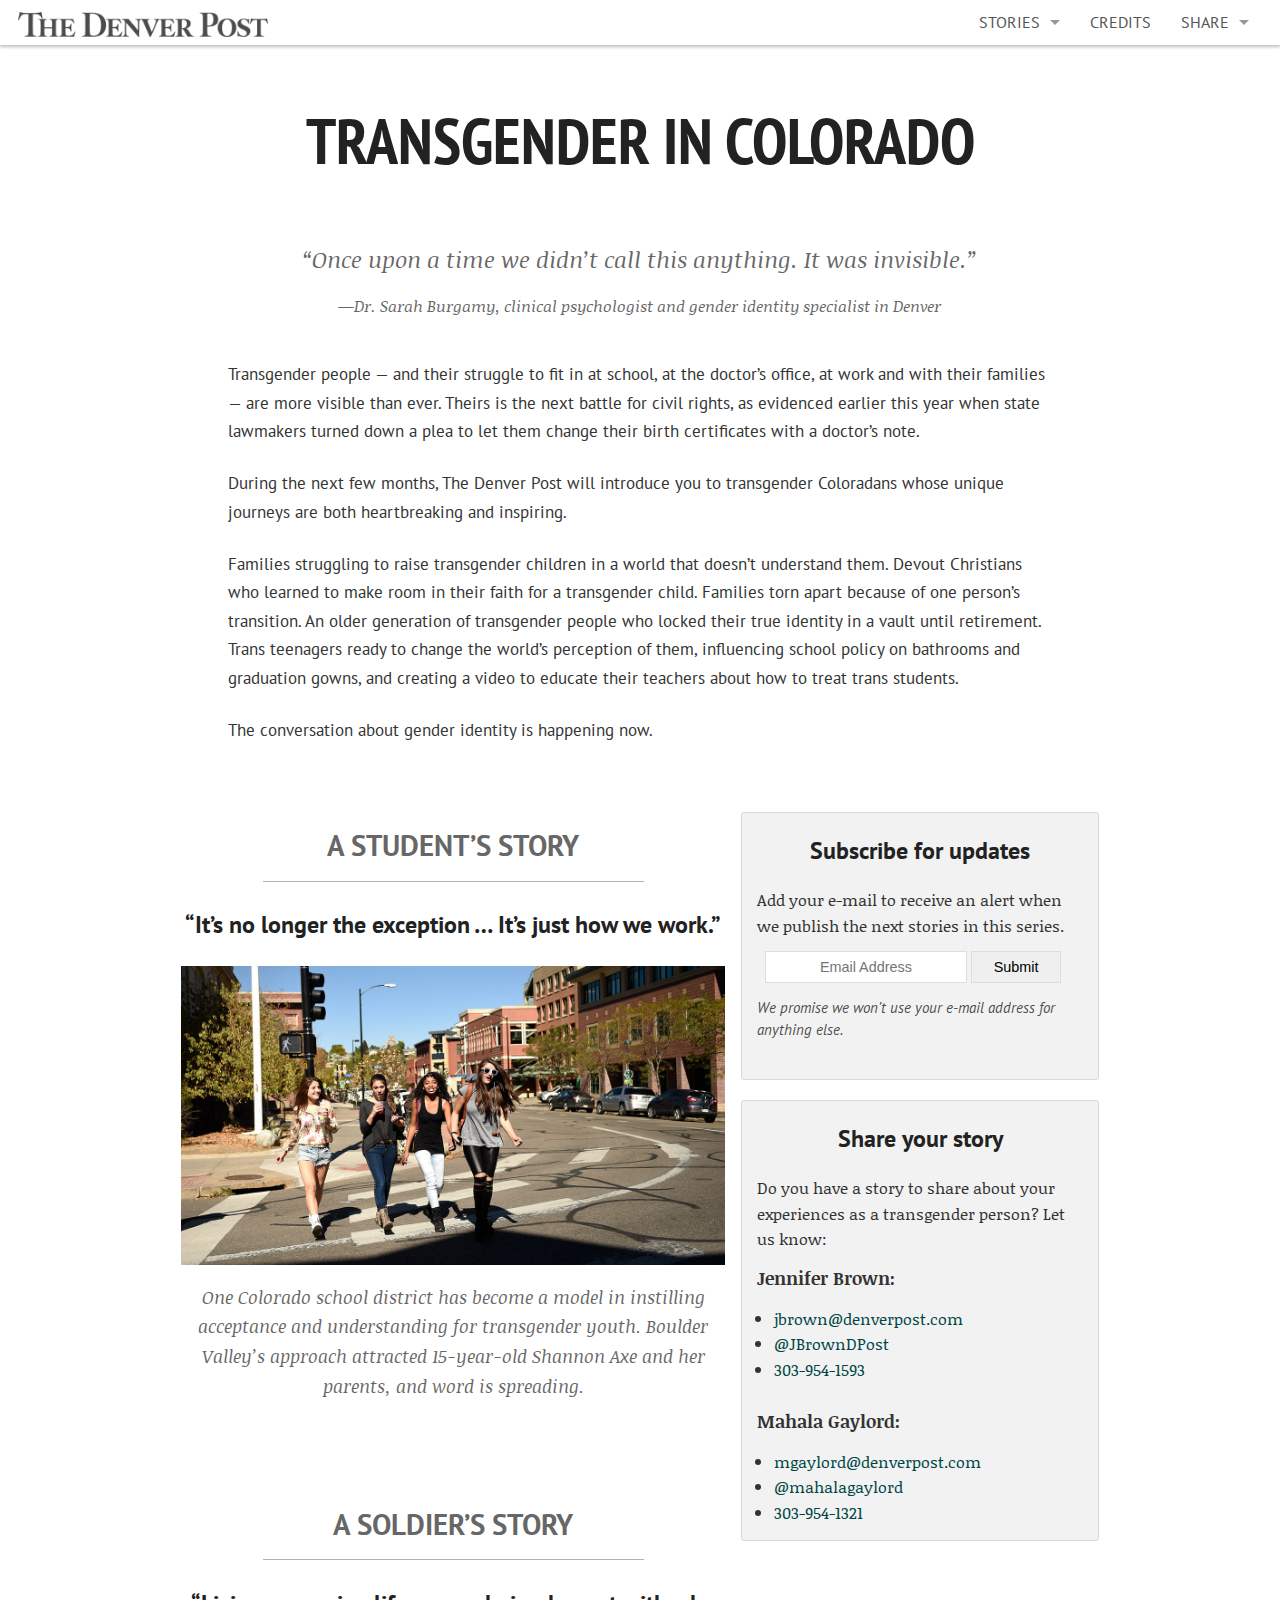
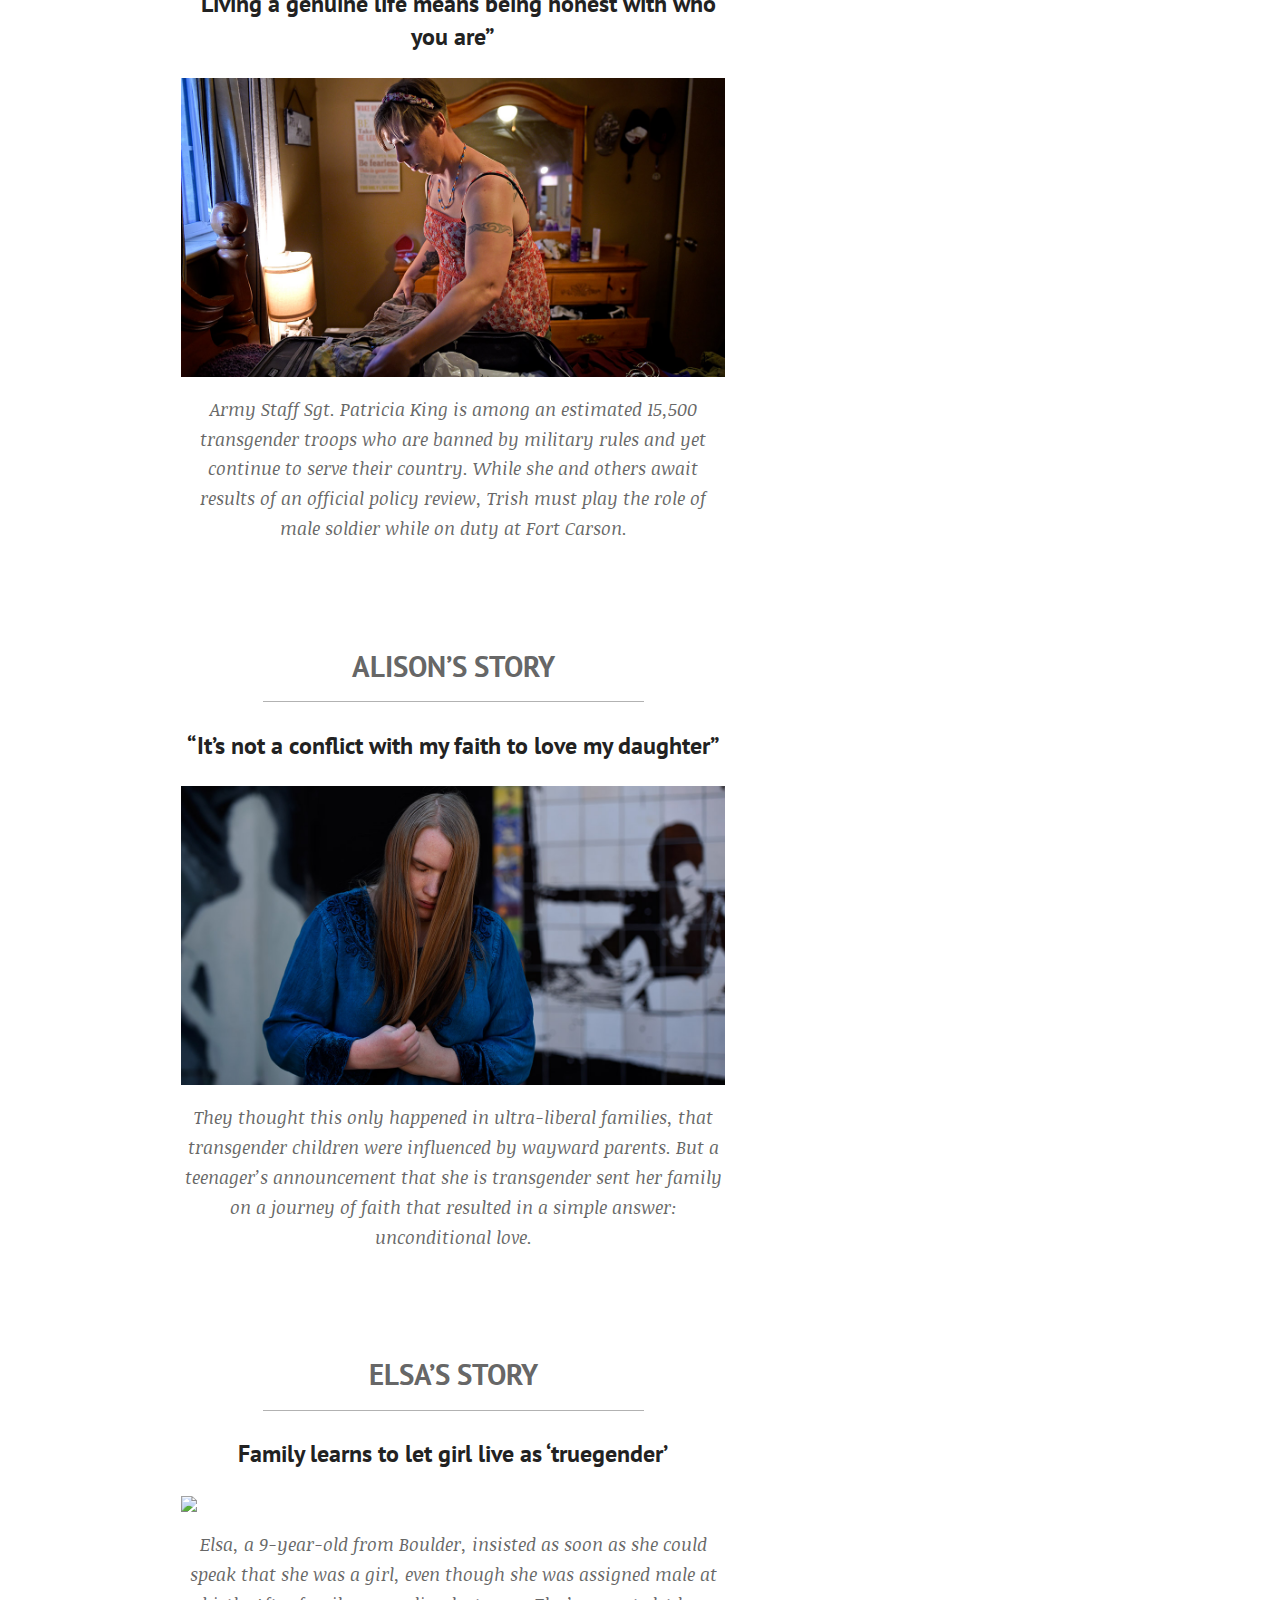
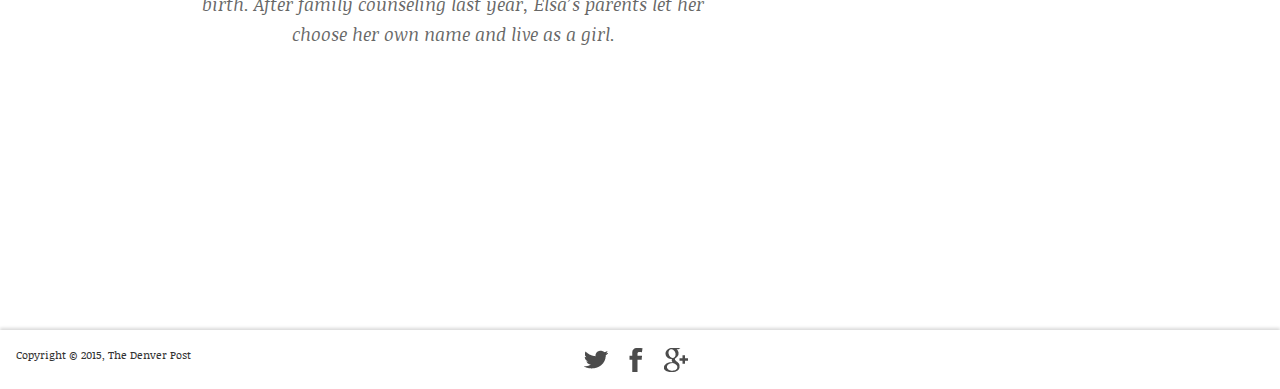
==== index.html @ bef25cf5 "photos rearranged, menus and index updated" ====
<!DOCTYPE html>
<!--[if lt IE 9]><html class="no-js lt-ie9" lang="en" > <![endif]-->
<!--[if gt IE 8]><!--> <html class="no-js" lang="en" xmlns="http://www.w3.org/1999/xhtml" xmlns:fb="http://ogp.me/ns/fb#"> <!--<![endif]-->

<head profile="http://gmpg.org/xfn/11">
	<meta http-equiv="Content-Type" content="text/html; charset=UTF-8" />
	<meta name="viewport" content="width=device-width">

	<title>Transgender in Colorado - The Denver Post</title>
	
	<link rel="shortcut icon" href="http://extras.mnginteractive.com/live/media/favIcon/dpo/favicon.ico" type="image/x-icon" />
	<link rel="canonical" href="http://extras.denverpost.com/transgender/index.html" />

	<link rel="stylesheet" type="text/css" href="./css/foundation.min.css">
	<link rel="stylesheet" type="text/css" href="./css/style.css">

	<meta name="distribution" content="global" />
	<meta name="robots" content="index, follow" />
	<meta name="title" content="Transgender in Colorado - The Denver Post" />
	<meta name="language" content="en, sv" />
	<meta name="Copyright" content="Copyright &copy; The Denver Post." />

	<meta name="description" content="Introductions to transgender Coloradans whose unique journeys are both heartbreaking and inspiring.">
	<meta name="keywords" content="colorado, transgender, gender, issues, truegender, dysmorphia, boulder, family, counseling, assignment">
	<meta name="news_keywords" content="colorado, transgender, gender, issues, truegender, dysmorphia, boulder, family, counseling, assignment">

	<meta name="twitter:card" value="summary" />
	<meta name="twitter:url" value="http://extras.denverpost.com/transgender/index.html" />
	<meta name="twitter:title" value="Transgender in Colorado — The Denver Post" />
	<meta name="twitter:description" value="Introductions to transgender Coloradans whose unique journeys are both heartbreaking and inspiring." />
	<meta name="twitter:image" value="http://extras.denverpost.com/transgender/img/transgender-fb-share.jpg" />
	<meta name="twitter:site" value="@denverpost" />
	<meta name="twitter:domain" value="denverpost.com" />
	<meta name="twitter:creator" content="@jbrowndpost">
	<meta name="twitter:app:name:iphone" value="Denver Post">
	<meta name="twitter:app:name:ipad" value="Denver Post">
	<meta name="twitter:app:name:googleplay" value="The Denver Post">
	<meta name="twitter:app:id:iphone" value="id375264133">
	<meta name="twitter:app:id:ipad" value="id409389010">
	<meta name="twitter:app:id:googleplay" value="com.ap.denverpost" />

	<meta property="fb:app_id" content="105517551922"/>
	<meta property="og:title" content="Transgender in Colorado — The Denver Post" />
	<meta property="og:type" content="article" />
	<meta property="og:url" content="http://extras.denverpost.com/transgender/index.html" />
	<meta property="og:image" content="http://extras.denverpost.com/transgender/img/transgender-fb-share.jpg" />
	<meta property="og:site_name" content="The Denver Post" />
	<meta property="og:description" content="Introductions to transgender Coloradans whose unique journeys are both heartbreaking and inspiring." />
	<meta property="article:publisher" content="https://www.facebook.com/denverpost" />
	
	<link href='http://fonts.googleapis.com/css?family=Noticia+Text:400,700,400italic,700italic|PT+Sans:400,700,400italic,700italic|PT+Sans+Narrow:400,700' rel='stylesheet' type='text/css'>

	<script type="text/javascript" src="//ajax.googleapis.com/ajax/libs/jquery/1.11.1/jquery.min.js"></script>
	<script type="text/javascript" src="//ajax.googleapis.com/ajax/libs/jqueryui/1.11.1/jquery-ui.min.js"></script>
	<script type="text/javascript" src="./js/jquery.unveil.js"></script>
	<script type="text/javascript" src="./js/vendor/modernizr.js"></script>
    <script type="text/javascript">var _sf_startpt=(new Date()).getTime()</script>
    <script type="text/javascript" src="//www.googletagservices.com/tag/js/gpt.js"></script>
</head>
<body>
<!-- Google Tag Manager Data Layer -->
  <script>
    var is_mobile = function() {
      var check = false;
      (function(a){if(/(android|bb\d+|meego).+mobile|avantgo|bada\/|blackberry|blazer|compal|elaine|fennec|hiptop|iemobile|ip(hone|od)|iris|kindle|lge |maemo|midp|mmp|mobile.+firefox|netfront|opera m(ob|in)i|palm( os)?|phone|p(ixi|re)\/|plucker|pocket|psp|series(4|6)0|symbian|treo|up\.(browser|link)|vodafone|wap|windows ce|xda|xiino/i.test(a)||/1207|6310|6590|3gso|4thp|50[1-6]i|770s|802s|a wa|abac|ac(er|oo|s\-)|ai(ko|rn)|al(av|ca|co)|amoi|an(ex|ny|yw)|aptu|ar(ch|go)|as(te|us)|attw|au(di|\-m|r |s )|avan|be(ck|ll|nq)|bi(lb|rd)|bl(ac|az)|br(e|v)w|bumb|bw\-(n|u)|c55\/|capi|ccwa|cdm\-|cell|chtm|cldc|cmd\-|co(mp|nd)|craw|da(it|ll|ng)|dbte|dc\-s|devi|dica|dmob|do(c|p)o|ds(12|\-d)|el(49|ai)|em(l2|ul)|er(ic|k0)|esl8|ez([4-7]0|os|wa|ze)|fetc|fly(\-|_)|g1 u|g560|gene|gf\-5|g\-mo|go(\.w|od)|gr(ad|un)|haie|hcit|hd\-(m|p|t)|hei\-|hi(pt|ta)|hp( i|ip)|hs\-c|ht(c(\-| |_|a|g|p|s|t)|tp)|hu(aw|tc)|i\-(20|go|ma)|i230|iac( |\-|\/)|ibro|idea|ig01|ikom|im1k|inno|ipaq|iris|ja(t|v)a|jbro|jemu|jigs|kddi|keji|kgt( |\/)|klon|kpt |kwc\-|kyo(c|k)|le(no|xi)|lg( g|\/(k|l|u)|50|54|\-[a-w])|libw|lynx|m1\-w|m3ga|m50\/|ma(te|ui|xo)|mc(01|21|ca)|m\-cr|me(rc|ri)|mi(o8|oa|ts)|mmef|mo(01|02|bi|de|do|t(\-| |o|v)|zz)|mt(50|p1|v )|mwbp|mywa|n10[0-2]|n20[2-3]|n30(0|2)|n50(0|2|5)|n7(0(0|1)|10)|ne((c|m)\-|on|tf|wf|wg|wt)|nok(6|i)|nzph|o2im|op(ti|wv)|oran|owg1|p800|pan(a|d|t)|pdxg|pg(13|\-([1-8]|c))|phil|pire|pl(ay|uc)|pn\-2|po(ck|rt|se)|prox|psio|pt\-g|qa\-a|qc(07|12|21|32|60|\-[2-7]|i\-)|qtek|r380|r600|raks|rim9|ro(ve|zo)|s55\/|sa(ge|ma|mm|ms|ny|va)|sc(01|h\-|oo|p\-)|sdk\/|se(c(\-|0|1)|47|mc|nd|ri)|sgh\-|shar|sie(\-|m)|sk\-0|sl(45|id)|sm(al|ar|b3|it|t5)|so(ft|ny)|sp(01|h\-|v\-|v )|sy(01|mb)|t2(18|50)|t6(00|10|18)|ta(gt|lk)|tcl\-|tdg\-|tel(i|m)|tim\-|t\-mo|to(pl|sh)|ts(70|m\-|m3|m5)|tx\-9|up(\.b|g1|si)|utst|v400|v750|veri|vi(rg|te)|vk(40|5[0-3]|\-v)|vm40|voda|vulc|vx(52|53|60|61|70|80|81|83|85|98)|w3c(\-| )|webc|whit|wi(g |nc|nw)|wmlb|wonu|x700|yas\-|your|zeto|zte\-/i.test(a.substr(0,4)))check = true})(navigator.userAgent||navigator.vendor||window.opera);
      if ( check == true ) return 'YES';
      return 'NO';
    };
    analyticsEvent = function() {};
    analyticsSocial = function() {};
    analyticsVPV = function() {};
    analyticsClearVPV = function() {};
    analyticsForm = function() {};
    window.dataLayer = window.dataLayer || [];
    dataLayer.push({
        'ga_ua':'UA-61435456-7',
        'quantcast':'p-4ctCQwtnNBNs2',
        'quantcast label': 'Denver',
        'comscore':'6035443',
        'errorType':'',
        'Publisher Domain':'denverpost.com',
        'Publisher Product':'extras.denverpost.com',
        'Dateline':'',
        'Publish Hour of Day':'',
        'Create Hour of Day':'',
        'Update Hour of Day':'',
        'Behind Paywall':'NO',
        'Mobile Presentation':is_mobile(),
        'kv':'Transgender in Colorado',
        'Release Version':'',
        'Digital Publisher':'',
        'Platform':'custom',
        'Section':'Special Projects',
        'Taxonomy1':'Transgender in Colorado',
        'Taxonomy2':'Special Projects',
        'Taxonomy3':'Project Home',
        'Taxonomy4':'',
        'Taxonomy5':'',
        'Content Source':'',
        'Canonical URL': 'http://extras.denverpost.com' + document.location.pathname,
        'Slug':'',
        'Content ID':'',
        'Page Type':'special',
        'Publisher State':'CO',
        'Byline':'',
        'Content Title':document.title,
        'URL':document.location.href,
        'Page Title':document.title,
        'User ID':''
    });
  </script>
  <!-- End Google Tag Manager Data Layer -->
<!-- Google Tag Manager --><noscript><iframe src="//www.googletagmanager.com/ns.html?id=GTM-TLFP4R" height="0" width="0" style="display:none;visibility:hidden"></iframe></noscript><script>
(function(w,d,s,l,i) {
   w[l]=w[l]||[];
   w[l].push({'gtm.start':new Date().getTime(),event:'gtm.js'});
   var f=d.getElementsByTagName(s)[0],j=d.createElement(s),dl=l!='dataLayer'?'&l='+l:'';
   j.async=true;
   j.src='//www.googletagmanager.com/gtm.js?id='+i+dl;f.parentNode.insertBefore(j,f);
})
(window,document,'script','dataLayer','GTM-TLFP4R');
</script><!-- End Google Tag Manager -->

<!-- NAV BAR -->
<div class="fixed">
	<nav class="top-bar fixed" data-topbar data-options="is_hover:true;scrolltop:false;custom_back_text:true;back_text:Back;">
		<ul class="title-area">
			<li class="name"><div id="name1"><a href="http://www.denverpost.com"><img src="./img/the-denver-post-logo-30.png" id="logoimg" border="0" alt="The Denver Post" /></a></div><div id="name2"><a href="http://www.denverpost.com"><img src="./img/dp-logo.png" id="logosmall" border="0"></a><a href="./index.html"><h1>Transgender in Colorado</h1></a></div></li>
			<li class="toggle-topbar menu-icon"><a href="javascript:void(0);"><span></span></a></li>
		</ul>
		<section class="top-bar-section">
			<ul class="right">
				<li class="divider"></li>
				<!-- Example of a single dropdown with several sub-items -->
				<li class="top-top has-dropdown"><a href="javascript:void(0);">Stories</a>
					<ul class="dropdown">
						<li class="top-top"><a href="./elsa.html">Elsa&rsquo;s Story</a></li>
						<li class="top-top"><a href="./alison.html">Alison&rsquo;s Story</a></li>
						<li class="top-top"><a href="./soldier.html">A Soldier&rsquo;s Story</a></li>
						<li class="top-top"><a href="./student.html">A Student&rsquo;s Story</a></li>
					</ul>
				</li>
				<li class="divider"></li>
				<!-- end single dropdown example -->
				<!-- This link reveals a modal window (the HTML is at the end of the page, below the footer) -->
				<li class="top-top"><a href="javascript:void(0);" data-reveal-id="credits">Credits</a></li>
				<!-- end link to modal window -->
				<li class="divider"></li>
				<li class="top-top has-dropdown"><a href="javascript:void(0);">Share</a>
					<ul class="dropdown">
						<li class="social"><a href="javascript:void(0);" onclick="revealSocial('twitter','http://dpo.st/transgender','Transgender in Colorado','','','denverpost','jbrowndpost');"><img src="./img/icon-twitter.png" alt="Tweet this" /> Twitter</a></li>
						<li class="social"><a href="javascript:void(0);" onclick="revealSocial('facebook','http://dpo.st/transgender','Transgender in Colorado','http://extras.denverpost.com/transgender/img/transgender-fb-share.jpg','Introductions to transgender Coloradans whose unique journeys are both heartbreaking and inspiring.');"><img src="./img/icon-facebook.png" alt="Share on Facebook" /> Facebook</a></li>
						<li class="social"><a href="javascript:void(0);" onclick="revealSocial('gplus','http://dpo.st/transgender');"><img src="./img/icon-google-plus.png" alt="Share on Google+" /> Google+</a></li>
					</ul>
				</li>
			</ul>
		</section>
	</nav>
</div>

<!--[if lt IE 9]>
    <div class="row" style="margin-top:45px;">
        <div class="large-12 columns">
            <p class="lead">Pages looking funny? Unfortunately this story doesn't support Internet Explorer 8 and lower very well. It works fine in <a href="http://www.google.com/intl/en/chrome/browser/" target="_blank">Google Chrome</a>, <a href="http://www.mozilla.org/en-US/firefox/new/" target="_blank">Mozilla Firefox</a>, and newer versions of <a href="http://windows.microsoft.com/en-us/internet-explorer/download-ie" target="_blank">Internet Explorer</a>.
        </div>
    </div>
<![endif]-->


<section id="part1">
<!-- TITLE EXAMPLE -->
<div class="row">
	<div class="large-9 large-centered medium-11 medium-centered small-12 columns">
		<div class="title">
			<h1>Transgender in Colorado</h1>
		</div>
	</div>
</div>

<!-- INTRO BLURB -->
<div class="row">
	<div class="large-10 large-centered medium-11 medium-centered small-12 columns">
		<p class="blurb" style="font-size:1.45em;margin:0 auto 1.5em;">&ldquo;Once upon a time we didn&rsquo;t call this anything. It was invisible.&rdquo;<br> <span style="text-align:right;font-style:italic;clear:both;font-size:70%;">&mdash;Dr. Sarah Burgamy, clinical psychologist and gender identity specialist in Denver</span></p>
	</div>
</div>

<!-- INTRO BLURB -->
<div class="row">
	<div class="large-9 large-centered medium-10 medium-centered small-12 columns">
		<p class="smallsans">Transgender people &mdash; and their struggle to fit in at school, at the doctor&rsquo;s office, at work and with their families &mdash; are more visible than ever. Theirs is the next battle for civil rights, as evidenced earlier this year when state lawmakers turned down a plea to let them change their birth certificates with a doctor&rsquo;s note.</p>
		<p class="smallsans">During the next few months, The Denver Post will introduce you to transgender Coloradans whose unique journeys are both heartbreaking and inspiring.</p>
		<p class="smallsans">Families struggling to raise transgender children in a world that doesn&rsquo;t understand them. Devout Christians who learned to make room in their faith for a transgender child. Families torn apart because of one person&rsquo;s transition. An older generation of transgender people who locked their true identity in a vault until retirement. Trans teenagers ready to change the world&rsquo;s perception of them, influencing school policy on bathrooms and graduation gowns, and creating a video to educate their teachers about how to treat trans students.</p>
		<p class="smallsans">The conversation about gender identity is happening now.</p>
	</div>
</div>

<div class="row">
	<div class="large-6 large-push-1 medium-6 medium-push-1 small-12 columns">
		<div class="row">
			<div class="small-12 columns">
				<h3 class="subheadsans">A Student&rsquo;s Story</h3>
				<h4 class="subheadsansdeck"><a href="./student.html">&ldquo;It&rsquo;s no longer the exception &hellip; It&rsquo;s just how we work.&rdquo;</a></h4>
				<img src="./img/transgender-shannon-fb-share.jpg" />
				<p class="blurbsmall">One Colorado school district has become a model in instilling acceptance and understanding for transgender youth. Boulder Valley&rsquo;s approach attracted 15-year-old Shannon Axe and her parents, and word is spreading.</p>
			</div>
		</div>
		<div class="row">
			<div class="small-12 columns">
				<h3 class="subheadsans">A Soldier&rsquo;s Story</h3>
				<h4 class="subheadsansdeck"><a href="./soldier.html">&ldquo;Living a genuine life means being honest with who you are&rdquo;</a></h4>
				<img src="./img/transgender-soldier-fb-share.jpg" />
				<p class="blurbsmall">Army Staff Sgt. Patricia King is among an estimated 15,500 transgender troops who are banned by military rules and yet continue to serve their country. While she and others await results of an official policy review, Trish must play the role of male soldier while on duty at Fort Carson.</p>
			</div>
		</div>
		<div class="row">
			<div class="small-12 columns">
				<h3 class="subheadsans">Alison&rsquo;s Story</h3>
				<h4 class="subheadsansdeck"><a href="./alison.html">&ldquo;It&rsquo;s not a conflict with my faith to love my daughter&rdquo;</a></h4>
				<img src="./img/transgender-alison-fb-share.jpg" />
				<p class="blurbsmall">They thought this only happened in ultra-liberal families, that transgender children were influenced by wayward parents. But a teenager&rsquo;s announcement that she is transgender sent her family on a journey of faith that resulted in a simple answer: unconditional love.</p>
			</div>
		</div>
		<div class="row">
			<div class="small-12 columns">
				<h3 class="subheadsans">Elsa&rsquo;s Story</h3>
				<h4 class="subheadsansdeck"><a href="./elsa.html">Family learns to let girl live as &lsquo;truegender&rsquo;</a></h4>
				<img src="./img/transgender-elsa-fb-share.jpg" />
				<p class="blurbsmall">Elsa, a 9-year-old from Boulder, insisted as soon as she could speak that she was a girl, even though she was assigned male at birth. After family counseling last year, Elsa&rsquo;s parents let her choose her own name and live as a girl.</p>
			</div>
		</div>
	</div>
	<div class="large-4 large-pull-1 medium-4 medium-pull-1 small-12 columns">
		<div id="email" class="panel radius">

		    <h4 class="subheadsansdeck">Subscribe for updates</h4>

		    <p class="blurbsmallform" style="font-size:1em;margin:.5em auto;">Add your e-mail to receive an alert when we publish the next stories in this series.</p>

		    <div class="email-form">
		        <form action="http://www.denverpostplus.com/app/mailer/" method="post" name="transgender" style="margin:0;">
		            <input type="hidden" name="keebler" value="goof111" />
		            <input type="hidden" name="goof111" value="TRUE" />
		            <input type="hidden" name="redirect" id="inputRedirURL" value="" />
		            <input type="hidden" name="id" value="autoadd" />
		            <input type="hidden" name="which" value="transgender" />
		            <input type="text" name="name_first" value="Humans: Do Not Use" style="display:none;" />
		            <div class="large-12 medium-12 small-12 columns">
			            <input placeholder="Email Address" type="text" name="email_address" maxlength="75" value="" />
			            <input type="submit" name="submit" value="Submit" />
			        </div>
		            <p class="smallsansform"><em>We promise we won&rsquo;t use your e-mail address for anything else.</em></p>
		            <div class="clear"></div>
		        </form>
		        <script type="text/javascript">
		            document.getElementById('inputRedirURL').value = document.URL;
		        </script>
		    <div class="clear"></div>
		    </div>
		    <div class="clear"></div>
		</div>
		<div id="contact" class="panel radius">

		    <h4 class="subheadsansdeck">Share your story</h4>

		    <p class="blurbsmallform" style="font-size:1em;margin:.5em auto;">Do you have a story to share about your experiences as a transgender person? Let us know:</p>

		    <p style="margin-bottom:.5em;font-weight:bold;">Jennifer Brown:</p>
		    <ul>
		    	<li><a href="mailto:jbrown@denverpost.com?subject=Transgender Stories">jbrown@denverpost.com</a></li>
		    	<li><a href="http://twitter.com/jbrowndpost">@JBrownDPost</a></li>
		    	<li><a href="tel:+13039541593">303-954-1593</a></li>
		    </ul>
		    <p style="margin-bottom:.5em;font-weight:bold;">Mahala Gaylord:</p>
		    <ul>
		    	<li><a href="mailto:mgaylord@denverpost.com?subject=Transgender Stories">mgaylord@denverpost.com</a></li>
		    	<li><a href="http://twitter.com/mahalagaylord">@mahalagaylord</a></li>
		    	<li><a href="tel:+13039541321">303-954-1321</a></li>
		    </ul>
		</div>
	</div>
</div>

<div class="row">
	<div class="large-10 large-centered medium-12 medium-centered small-12 columns">
		<div class="row adcubes">
			<div class="large-6 medium-6 small-12 columns">
				<div id="div_Cube5" class="adcube-wrap">
					<script type='text/javascript'>
					googletag.defineSlot('/8013/denverpost.com/Lifestyle/Health/Mental-health', [300,250], 'div_Cube5').addService(googletag.pubads());
					googletag.pubads().enableSyncRendering();
					googletag.enableServices();
					googletag.display('div_Cube5');
					</script>
				</div>
			</div>
			<div class="large-6 medium-6 hide-for-small columns">
				<div id="div_Cube6" class="adcube-wrap">
					<script type='text/javascript'>
					if ( window.innerWidth >= 660 ) {
						googletag.defineSlot('/8013/denverpost.com/Lifestyle/Health/Mental-health', [300,250], 'div_Cube6').addService(googletag.pubads());
						googletag.pubads().enableSyncRendering();
						googletag.enableServices();
						googletag.display('div_Cube6');
					}
					</script>
				</div>
			</div>
		</div>
	</div>
</div>

<div id="adwrapper">
	<a class="boxclose" href="javascript:void(0)" onclick="hideAdManual();"></a>
	<center>
	<div id="adframewrapper"></div>
    </center>
</div>

<div class="small-12 columns" id="footer-bar">
	<p class="small" style="float:left;">Copyright <span style="top:.18em;position:relative;font-size:1.1em;">&copy;</span> 2015, The Denver Post</p>
	<ul class="social">
		<li class="social"><a href="javascript:void(0);" onclick="revealSocial('twitter','http://dpo.st/transgender','Transgender in Colorado','','','denverpost','jbrowndpost');"><img src="./img/icon-twitter.png" alt="Tweet this" /></a></li>
		<li class="social"><a href="javascript:void(0);" onclick="revealSocial('facebook','http://dpo.st/transgender','Transgender in Colorado','http://extras.denverpost.com/transgender/img/transgender-fb-share.jpg','Introductions to transgender Coloradans whose unique journeys are both heartbreaking and inspiring.');"><img src="./img/icon-facebook.png" alt="Share on Facebook" /></a></li>
		<li class="social"><a href="javascript:void(0);" onclick="revealSocial('gplus','http://dpo.st/transgender');"><img src="./img/icon-google-plus.png" alt="Share on Google+" /></a></li>
	</ul>
	<div class="clear"></div>
</div>

<div id="credits" class="reveal-modal credits-modal infobox" data-reveal>
	<div class="row">
		<div class="large-5 large-push-1 medium-5 medium-push-1 small-12 columns reverse">
			<h1>Story</h1>
		</div>
		<div class="large-5 large-pull-1 medium-5 medium-pull-1 small-12 columns">
			<p><strong><a href="mailto:jbrown@denverpost.com?subject=Transgender Kids in Colorado">Jennifer Brown</a></strong>, <em>Writer</em></p>
			<p><strong><a href="mailto:ggriffin@denverpost.com?subject=Transgender Kids in Colorado">Greg Griffin</a></strong>, <em>Editor</em></p>
		</div>
	</div>

	<div class="row">
		<div class="large-5 large-push-1 medium-5 medium-push-1 small-12 columns reverse">
			<h1>Photo &amp; Video</h1>
		</div>
		<div class="large-5 large-pull-1 medium-5 medium-pull-1 small-12 columns">
			<p><strong><a href="mailto:jamon@denverpost.com?subject=Transgender Kids in Colorado">Joe Amon</a></strong>, <em>Photojournalist</em></p>
			<p><strong><a href="mailto:mgaylord@denverpost.com?subject=Transgender Kids in Colorado">Mahala Gaylord</a></strong>, <em>Videojournalist</em></p>
			<p><strong><a href="mailto:mlyden@denverpost.com?subject=Transgender Kids in Colorado">Meghan Lyden</a></strong>, <em>Multimedia Editor</em></p>
			<p><strong><a href="mailto:gbarber@denverpost.com?subject=Transgender Kids in Colorado">Glen Barber</a></strong>, <em>Photo Imager</em></p>
		</div>
	</div>

	<div class="row">
		<div class="large-5 large-push-1 medium-5 medium-push-1 small-12 columns reverse">
			<h1>Design & Development</h1>
		</div>
		<div class="large-5 large-pull-1 medium-5 medium-pull-1 small-12 columns">
			<p><strong><a href="http://twitter.com/schneidan">Daniel J. Schneider</a></strong>, <em>Lead Developer, Web Designer</em></p>
		</div>
	</div>

	<a class="close-reveal-modal"></a>
</div>

<script type="text/javascript" src="./js/foundation.min.js"></script>
<script type="text/javascript" src="./slick/slick.min.js"></script>
<script type="text/javascript" src="./js/functions.js"></script>
<script type="text/javascript" src="//player.ooyala.com/v3/fce2cf476df14253a15351f1727031b4"></script>

	<script>
		$(document).foundation();
	</script>
	<script type="text/javascript">
	var _sf_async_config={};
	/** CONFIGURATION START **/
	_sf_async_config.title = "Transgender in Colorado - The Denver Post";
	_sf_async_config.uid = 2671;
	_sf_async_config.domain = "denverpost.com";
	_sf_async_config.useCanonical = true;
	/** CONFIGURATION END **/
	(function(){
	  function loadChartbeat() {
	    window._sf_endpt=(new Date()).getTime();
	    var e = document.createElement("script");
	    e.setAttribute("language", "javascript");
	    e.setAttribute("type", "text/javascript");
	    e.setAttribute('src', '//static.chartbeat.com/js/chartbeat.js');
	    document.body.appendChild(e);
	  }
	  var oldonload = window.onload;
	  window.onload = (typeof window.onload != "function") ?
	     loadChartbeat : function() { oldonload(); loadChartbeat(); };
	})();
	</script>
</body>
</html>
---- css/style.css ----
body {
	background:rgba(255,255,255,1);
    background:#fff;
    z-index:1;
    font-family:'Noticia Text', Georgia, Times, 'Times New Roman', serif;
}
.fixed {
    z-index:599999;
}
#adwrapper {
    position:fixed;
    bottom:0;
    left:0;
    right:0;
    width:100%;
    background:#f5f5f5;
    -webkit-box-shadow:0px -2px 3px rgba(0, 0, 0, 0.25);
    -moz-box-shadow:0px -2px 3px rgba(0, 0, 0, 0.25);
    box-shadow:0px -2px 3px rgba(0, 0, 0, 0.25);
    overflow:hidden;
    display:none;
    z-index:99999;
}
#adwrapper #adframewrapper {
    margin:4px auto;
    overflow:hidden;
}
#adwrapper a.boxclose {
    position:absolute;
    top:6px;
    right:4px;
    width:30px;
    height:30px;
    font-family: Helvetica, Arial, sans-serif;
    font-size:28px;
    font-weight:bold;
    display:none;
    color:#666;
    line-height:0;
    padding:13px 6px;
    z-index:599999;
    text-decoration:none;
    cursor:pointer;
}
.opener {
    background-position: 50% 50%;
    background-repeat: no-repeat;
    background-size: cover;
    -webkit-background-size: cover;
    -moz-background-size: cover;
    -o-background-size: cover;
    background-attachment: absolute;
    height: 100%;
    width: 100%;
    overflow: hidden;
    position: relative;
    padding: 0;
    z-index: -2;
    margin-bottom:1em;
}
#part1intro {
    background-image:url('../img/transgender-elsa-opener.jpg');
}
#part2intro {
    background-image:url('../img/transgender-alison-opener.jpg');
}
#part3intro {
    background-image:url('../img/transgender-soldier-opener.jpg');
}
#part4intro {
    background-image:url('../img/transgender-shannon-opener.jpg');
}
.opener div#title {
    position: absolute;
    z-index: -1;
    bottom: 0;
    left: 0;
    width: 100%;
    height: 100%;
    text-align:center;
}
.opener div#title h2 {
    text-transform: uppercase;
    position: absolute;
    bottom:0;
    font-size:12.5em;
    text-align:center;
    width:100%;
    line-height:.545;
    color:#f9f9f9;
    font-weight: 700;
    letter-spacing:-2px;
    word-spacing:12px;
    text-shadow: 0px 0px 5px rgba(0,0,0,0.5);
}
#adwrapper a.boxclose:hover {
    color:#333;
}
#adwrapper .boxclose:before {
    content:"\2715";
    text-decoration:none;
}
nav.top-bar {
    z-index:99;
    -webkit-box-shadow:0px 2px 3px rgba(0, 0, 0, 0.25);
    -moz-box-shadow:0px 2px 3px rgba(0, 0, 0, 0.25);
    box-shadow:0px 2px 3px rgba(0, 0, 0, 0.25);
    margin-bottom:0px;
}
li.name {
    position:relative;
}
div#name1 {
    top:.5em;
    left:1em;
    position:absolute;
    height:1.7em;
    width:18em;
    padding:.1em;
    opacity:1;
}
div#name2 {
    top:.6em;
    left:1.5em;
    position:absolute;
    height:1.6em;
    width:18em;
    opacity:0;
}
div#name2 h1 {
    font-family:'PT Sans', Helvetica, Arial, sans-serif !important;
    font-size:1.1em;
    text-transform: uppercase;
    line-height:1.7;
    font-weight:400;
    color:#555;
    display:inline-block;
    float:left;
}
.lowertitle h3 {
    width: 100%;
    text-align: center;
    text-transform: uppercase;
    color:rgba(0,0,0,0.5);
    transform: scale(1,.7);
    letter-spacing: 1px;
}
form input[type="text"],
form input[type="submit"] {
    text-align:center;
    margin:.3em auto 1em;
    font-size:.9em;
    padding:.5em;
    border:1px solid #ddd;
}
form input[type="submit"] {
    padding:.5em 1.5em;
}
p.lead {
    font-size:1.3em;
    line-height:2;
    font-weight:700;
}
p.lead:first-letter {
    float:left;
    font-size:6em;
    font-weight:700;
    line-height:.75;
    color:rgba(34,34,34,0.75);
    margin-right:.15em;
    margin-bottom:.25em;
}
p.blurb {
    font-family:'Noticia Text', Georgia, Times, 'Times New Roman', serif;
    font-size:1.35em;
    line-height:1.9;
    color:rgba(0,0,0,0.6);
    font-style: italic;
    text-align: center;
    margin:1em auto 5em;
    font-weight:400;
}
p.blurbsmall {
    font-family:'Noticia Text', Georgia, Times, 'Times New Roman', serif;
    font-size:1.1em;
    line-height:1.7;
    color:rgba(0,0,0,0.6);
    font-style: italic;
    text-align: center;
    margin:1em auto 5em;
    font-weight:400;
}
p.blurbsmallform {
    font-size:1em;
    line-height:1.6;
    margin:0 auto 1em;
    text-align:left;
}
p.byline {
    text-align:center;
    font-size:1em;
    margin-bottom:2.5em;
}
p.bylinebottom {
    text-align:center;
    font-size:.9em;
    margin-bottom:1em;
}
p.published {
    text-transform:uppercase;
    font-family:'PT Sans', Helvetica, Arial, sans-serif !important;
    font-weight:400;
    text-transform:uppercase;
    font-size:.85em;
    margin:2.5em 0;
    text-align:center;
    color:rgba(34,34,34,0.8);
}
p.smallsans {
    font-size:1.05em;
    line-height:1.7;
    margin-bottom:1.4em;
    font-weight:300;
    font-family:'PT Sans', Helvetica, Arial, sans-serif !important;
}
p.smallsans:last-child {
    margin-bottom:4em;
}
p.smallsansform {
    font-size:.95em;
    line-height:1.4;
    color:rgba(34,34,34,0.8);
    font-family:'PT Sans', Helvetica, Arial, sans-serif !important;
    margin-top:.5em;
}
#logoimg {
    margin:0;
    height:1.6em;
}
#logosmall {
    margin:0 1.2em 0 0;
    height:1.6em;
    display:inline-block;
    float:left;
}
.clear {
    width:100%;
    height:0;
    clear:both;
}
.panel {
    background-color:rgba(0,0,0,0.05);
    padding:.9em;
}
section.inset a.hideme, section.inset a.expandme {
    text-transform: uppercase;
    font-size:.9em;
    text-decoration: none;
}
section.inset a.hideme:after {
    content: "\25B2";
    display:inline-block;
    padding:0 1em;
}
section.inset.right a.expandme {
    text-align:right;
    float:right;
}
section.inset.right a.expandme:before {
    content: "\25C0";
    display:inline-block;
    padding:0 1em;
}
section.inset.left a.expandme:after {
    content:'\25BA';
    display:inline-block;
    padding:0 1em;
}
.columns section.large-inset,
.columns section.inset + .columns section.large-inset {
    margin:2em auto;
    padding:2em;
    margin-top:2em!important;
}
section.inset {
    background:#f8f8f8;
    padding:3em 0 6em;
    margin:6em auto;
}
section.inset.right {
    background:#f8f8f8;
    padding:0 3em 2em;
    margin:.5em -15% .5em 1.5em;
    width: 60%;
    font-size:.9em;
    line-height:1.4;
}
section.inset.left {
    background:#f8f8f8;
    padding:0 3em 2em;
    margin:.5em 1.5em .5em -15%;
    width: 60%;
    font-size:.9em;
    line-height:1.4;
}
section.inset.right h3.subheading,
section.inset.left h3.subheading {
    font-size:1.6em;
    width:90%;
}
section.inset + section.inset {
    margin-top:12em;
}
section.inset div.title.lowertitle h1 {
    margin:15% auto;
    border-bottom:1px solid #aaa;
    padding-bottom:12%;
    font-size:2.25em;
}
section.inset h3.subheading {
    margin-top:2em;
    font-size:2.05em;
    width:90%;
}
section.inset p, .reverse li {
    font-family: 'PT Sans', Helvetica, Arial, sans-serif;
    font-size:1.2em;
}
section.inset .twinphoto {
    margin:4em 0;
}
section.inset p.caption {
    font-size:1.05em;
    line-height:1.85;
}
section.inset .inset-video-right {
    float:right;
    margin-right:-10%;
    width:55%;
    margin-left:2em;
    padding-top:1em;
    padding-bottom:1em;
}
section.inset .inset-video-left {
    float:left;
    margin-left:-10%;
    width:55%;
    margin-right:2em;
    padding-top:1em;
    padding-bottom:1em;
}
section.inset.left.chart,
section.inset.right.chart {
    background:#fff;
    font-size:.85em;
    line-height:1.2;
    padding:0 1.5em 1em;
}
section.inset.left.chart h3.subheading,
section.inset.right.chart h3.subheading {
    margin-top:1em;
}
.row.adcubes {
    margin-top:4em;
    margin-bottom:8em;
}
.row.adcubes div.adcube-wrap {
    text-align:center;
}
.row.adcubes div.adcube-wrap > div {
    width:300px;
    margin:0 auto;
}
.top-bar,
.top-bar-section ul,
.top-bar-section ul li,
.top-bar-section li:not(.has-form) a:not(.button),
.top-bar-section .dropdown li:not(.has-form) a:not(.button),
.top-bar.expanded .title-area,
.top-bar .top-bar-section .dropdown li {
    background:#fff;
    color:#555;
    font-weight:400;
    font-size:1em;
}
.top-bar-section li.noclick,
.top-bar-section li.noclick a {
    cursor:default;
    pointer-events:none;
}
.fixed.expanded {
    -webkit-box-shadow:0px 4px 5px rgba(0, 0, 0, 0.25);
    -moz-box-shadow:0px 4px 5px rgba(0, 0, 0, 0.25);
    box-shadow:0px 4px 5px rgba(0, 0, 0, 0.25);
}
.top-bar-section li:not(.has-form) a:not(.button):hover,
.top-bar-section .dropdown li:not(.has-form):hover>a:not(.button),
.top-bar-section ul li:hover:not(.has-form)>a {
    background:#eee;
    color:#555;
}
.top-bar-section .has-dropdown>a:after {
    border-color:rgba(0,0,0,0.4) transparent transparent transparent;
}
.top-bar .toggle-topbar.menu-icon a span:after {
    -webkit-box-shadow: 0 0 0 1px #222, 0 7px 0 1px #222, 0 14px 0 1px #222;
    -moz-box-shadow: 0 0 0 1px #222, 0 7px 0 1px #222, 0 14px 0 1px #222;
    box-shadow: 0 0 0 1px #222, 0 7px 0 1px #222, 0 14px 0 1px #222;
}
.top-bar-section .divider,
.top-bar-section [role="separator"] {
    border-top-color: #ddd;
}
.top-bar-section .divider.wide {
    width:2em;
}
.top-bar-section .has-dropdown.hover>.dropdown,
.top-bar-section .has-dropdown.not-click:hover>.dropdown {
    -webkit-box-shadow:0px 4px 5px rgba(0, 0, 0, 0.25);
    -moz-box-shadow:0px 4px 5px rgba(0, 0, 0, 0.25);
    box-shadow:0px 4px 5px rgba(0, 0, 0, 0.25);
}
.top-bar-section>ul>.divider,
.top-bar-section>ul>[role="separator"] {
    border-right:none;
}
.top-bar-section ul li.bottom a {
    padding:.5em .8em;
}
.top-bar-section ul li a {
    font-family:'PT Sans', Helvetica, Arial, sans-serif !important;
    text-transform:none;
    font-weight:400;
    font-size:1em;
}
.top-bar-section ul li.top-top > a {
    text-transform:uppercase;
    font-size:.9em;
}
.top-bar-section ul.right li:last-child {
    margin-right:1em;
}
.top-bar .back h5 {
    display:none;
}
.top-bar-section ul li.social img {
    height:1em;
    width:1em;
}
.top-bar .toggle-topbar.menu-icon a span {
    font-family:'PT Sans', Helvetica, Arial, sans-serif !important;
    color:#222;
}
.tooltip {
    color:#333;
    background:#f9f9f9;
    -webkit-box-shadow:1px 1px 3px rgba(0, 0, 0, 0.25);
    -moz-box-shadow:1px 1px 3px rgba(0, 0, 0, 0.25);
    box-shadow:1px 1px 3px rgba(0, 0, 0, 0.25);
    font-size:.9em;
    line-height:1.5;
    font-family:'PT Sans', Helvetica, Arial, sans-serif !important;
    z-index:999000;
}
.tooltip.tip-top>.nub {
    display:none;
}
.has-tip {
    font-weight:400;
}
p.lead .has-tip {
    font-weight: 700;
}
.has-tip:hover {
    color:#009696;
}
.has-tip:after {
    content:'\003f';
    font-size:.65em;
    vertical-align:super;
    border-bottom:none;
    width:0;
    overflow:visible;
    padding-left:.1em;
    font-weight:bold;
    color:#009696;
}
div.title.lowertitle {
    margin-top: 4em;
}
div.title h2 {
    margin:25% 0 4%;
    text-align: center;
    font-family:'Noticia Text', Helvetica, Arial, sans-serif !important;
    font-weight:700;
    font-size:5.8em;
    letter-spacing:0px;
    line-height:1;
    padding-bottom:1em;
    border-bottom:1px solid #aaa;
    color:rgba(34,34,34,1);
    display:block;
    z-index:-1;
}
div.title h1 {
    margin:1em 0;
    text-align: center;
    font-family:'PT Sans Narrow', Helvetica, Arial, sans-serif !important;
    font-size:4em;
    font-weight:600;
    line-height:1;
    text-transform:uppercase;
    color:rgba(34,34,34,1);
    display:block;
    z-index:-1;
}
div.title.lowertitle h1 {
    font-size:2.75em;
    margin:1em auto 2em;
    border-top:1px solid #aaa;
    padding-top:1em;
    width:80%;
}
h1, h2, h3, h4 {
  	font-family:'PT Sans Narrow', Helvetica, Arial, sans-serif !important;
  	font-weight:700;
}
p, .reveal-modal li {
  	color:#333;
    font-size:1.15em;
    line-height:2;
    margin-bottom:1.6em;
    list-style:circle inside;
}
#credits .row {
    margin-top:2em;
    margin-bottom:2em;
}
#credits .row .columns p {
    text-indent:0;
    margin-bottom:.05em;
}
#credits p strong a {
    color:#222;
    font-weight:700;
    text-decoration:none;
}
#credits p strong a:hover {
    color:#900;
}
#credits .row .columns p:first-child {
    margin-top:.1em;
}
.reverse h1 {
    background:#000;
    color:#fff;
    padding:.5em;
    width:100%;
    text-align:right;
    margin:.18em 0 0;
    letter-spacing:1px;
    font-size:2em;
}
.infobox p, .infobox li     {
    font-family:'PT Sans', Helvetica, Arial, sans-serif !important;
    text-indent:0;
    line-height:1.6;
    margin-bottom:.4em;
}
.infobox ul {
    margin-bottom:.25em;
}
.infobox h2 {
    margin:0 0 .25em;
}
.reveal-modal .close-reveal-modal {
    font-size:1.375em;
    line-height:1;
    position:absolute;
    top:-0.7em;
    right:-0.6em;
    color:#eee;
    font-weight:bold;
    cursor:pointer;
    -webkit-border-radius:.7em;
    -moz-border-radius:.7em;
    border-radius:.7em;
    border:2px solid #eee;
    width:1.4em;
    height:1.4em;
    padding:.05em 0 0 .2em;
    background:#333;
}
.reveal-modal .close-reveal-modal:before {
    content:"\2715";
    text-decoration:none;
}
h3.subheading {
    font-family:'Noticia Text', Georgia, Times, serif;
    font-size:2.2em;
    font-weight:700;
    display:block;
    text-align:center;
    margin:3.5em auto 1.5em;
    padding:.5em 0;
    width:70%;
    border-bottom:1px solid rgba(0,0,0,.3);
}
h3.subheadsans {
    font-family:'PT Sans', Helvetica, Arial, sans-serif !important;
    font-size:1.8em;
    font-weight:700;
    display:block;
    text-align:center;
    margin:0 auto .5em;
    padding:.5em 0;
    width:70%;
    color:rgba(34,34,34,0.7);
    border-bottom:1px solid rgba(0,0,0,.3);
    text-transform:uppercase;
}
h4.subheadsansdeck {
    font-family:'PT Sans', Helvetica, Arial, sans-serif !important;
    font-size:1.5em;
    font-weight:700;
    display:block;
    text-align:center;
    margin:0 auto .5em;
    padding:.5em 0;
    width:100%;
    color:rgba(34,34,34,1);
}
h4.subheadsansdeck a {
    color:rgba(34,34,34,1);
}
h4.subheadsansdeck a:hover {
    text-decoration: underline;
    color:rgba(0,91,91,1);
}
p.small {
    font-size:.7em;
    line-height:1.6em;
    margin:0;
    font-weight:400;
}
a, a *, * a, a:visited, a:visited *, * a:visited, a:active, a:active *, * a:active, a:focus, a:focus *, * a:focus {
    color:#004646;
    outline:none;
}
p a, p a:visited {
    text-decoration: underline;
}
a:hover, * a:hover, a:hover * {
    color:rgba(0,0,0,0.5);
}
.row.solo {
    margin-bottom:4em;
}
.row.solo.chart-late {
    margin-bottom:2em;
}
.photorow {
    margin:2em 0 4em;
    padding:0;
    width:100%;
}
.twinphoto .photoleft {
    width:50%;
    float:left;
    padding-right:.75em;
    display:inline-block;
}
.twinphoto .photoright {
    width:50%;
    float:right;
    padding-left:.75em;
    display:inline-block;
}
.twinphoto .photoleft .caption {
    padding-left:1em;
}
.twinphoto .photoright .caption {
    padding-right:1em;
}
.centerphoto {
    width:100%;
    padding:0;
    margin:2em 0 4em;
}
p.credit {
    text-transform:uppercase;
    font-family:'Maven Pro', Helvetica, Arial, sans-serif !important;
    font-weight:400;
    text-transform:uppercase;
    font-size:.65em;
    letter-spacing:2px;
    font-style:normal;
    color:rgba(0,0,0,0.85);
    width:100%;
    text-align:right;
    margin:0 0 2em;
    position:relative;
    top:-10px;
}
.caption {
  	font-size:.95em;
    line-height:1.5;
    color:rgba(0,0,0,0.6);
    padding:.25em 1em 1em;
    margin:0;
    font-family:'PT Sans', Helvetica, Arial, sans-serif;
    font-weight:400;
    font-style:normal;
    cursor:default; 
    text-indent:0;
}
.caption span.captionhed {
    text-transform:uppercase;
    font-family:'PT Sans', Helvetica, Arial, sans-serif;
    font-weight:800;
    padding-right:.5em;
}
.caption span.capwarning {
    color:rgba(0,0,0,0.5);
    font-weight:700;
}
.caption span.photog {
  text-transform:uppercase;
  font-family:'PT Sans', Helvetica, Arial, sans-serif !important;
  font-weight:400;
  text-transform:uppercase;
  font-size:.65em;
  letter-spacing:2px;
  font-style:normal;
  color:rgba(34,34,34,1.0);
  display:block;
  width:100%;
  text-align:right;
  padding-bottom:.5em;
}
.centergallery {
    width:100%;
    max-height:100%;
    overflow:hidden;
    display:block;
    position:relative;
    margin:4em 0 8em;
}
.centergallery .columns {
    padding:0 1.5em;
}
.centergallery img {
    margin:0 auto .5em;
}
.centergallery button span {
    font-family:Times, Georgia, serif !important;
    font-size:2em;
    margin:0 1em;
    display:block;
    color:rgba(153,153,153,0.8);
    text-shadow:0px 0px 2px rgba(80,80,80,.5);
    transform:scale(1,8);
    -webkit-transform:scale(1,8);
    -moz-transform:scale(1,8);
    -ms-transform:scale(1,8);
    -o-transform:scale(1,8);
}
.centergallery .slick-list {
    outline:none;
}
.centergallery button.slick-next {
    position:absolute;    
    background:rgba(255,255,255,1.0);
    background-image:url('../img/nextButton.svg');
    background-repeat:no-repeat;
    background-position:50% 50%;
    background-size:30%;
    top:0;
    right:0;
    height:100%;
    width:15%;
    text-align:left;
    outline:none;
}
.centergallery button.slick-prev {
    position:absolute;
    background:rgba(255,255,255,1.0);
    background-image:url('../img/previousButton.svg');
    background-repeat:no-repeat;
    background-position:50% 50%;
    background-size:30%;
    top:0;
    left:0;
    height:100%;
    width:15%;
    text-align:right;
    outline:none;
}
/* video */
.centervideo {
    margin:4em 0 6em;
}
#overviewvid, #slidesoffset {
    clear:both;
    margin-bottom:1em;
}
#overviewvid .row, #slidesoffset {
    padding-top:3em;
    padding-bottom:3em;
}
#overviewvid .caption {
    font-size:1.15em;
}
a.startVideo {
    border-bottom:1px solid #444;
    text-decoration: none;
    margin-left:.3em;
    margin-right:.3em;
}
a.startVideo:before {
    width:1em;
    padding:0 1.5em 0 0;
    margin-right:.25em;
    margin-left:.1em;
    display:inline;
    content:'';
    line-height: 1;
    background-image:url('../img/icon-play.png');
    background-size:1em;
    background-position: center center;
    background-repeat: no-repeat;
}
a.startVideo:hover {
    border-bottom:1px solid #004646;
}
.inset-video-right {
    float:right;
    margin-top:.5em;
    margin-bottom:.5em;
    margin-right:-15%;
    width:60%;
    margin-left:1.5em;
}
.inset-video-left {
    float:left;
    margin-top:.5em;
    margin-bottom:.5em;
    margin-left:-15%;
    width:60%;
    margin-right:1.5em;
}
.vid-embed-wrap {
    width:100%;
    position:relative;
    display:block;
    margin:0 0 .5em;
    overflow:hidden;
}
.vid-height-space {
    width:100%;
    height:0;
    padding-bottom:56.25%;
}
.vid-embed {
    cursor:pointer;
    position:absolute;
    top:0;
    left:0;
    bottom:0;
    width:100%;
    height:100%;
    background-size:cover;
    background-repeat:no-repeat;
    background-position:center center;
    display:block;
}
.vid-embed .innerWrapper {
    height:100%;
}
.vid-embed-play {
    -webkit-border-radius: .5em;
    -moz-border-radius: .5em;
    border-radius: .5em;
    display:block;
    position:absolute;
    bottom:5%;
    left:5%;
    height:4em;
    width:8em;
    border:3px solid rgba(255,255,255,0.8);
    cursor: pointer;
    pointer-events:none;
}
.vid-embed-play .playtext {
    opacity:0;
    padding-top:.2em;
}
.vid-embed-play .playicon {
    opacity:1;
}
.vid-embed-play .playtext,
.vid-embed-play .playicon {
    font-family: 'PT Sans', Helvetica, Arial, sans-serif;
    text-transform: uppercase;
    display:block;
    position: absolute;
    top:25%;
    text-align:center;
    margin:0 auto;
    width:100%;
}
.vid-embed-play .playicon:after {
    content:'\25B6';
    padding-left:.25em;
    color:rgba(255,255,255,0.8);
    font-size: 2.25em;
    font-weight:700;
}
.vid-embed-play .playtext:after {
    content:'Play';
    padding-top:.5em;
    color:rgba(255,255,255,0.8);
    font-size: 1.8em;
    font-weight:700;
}
div#footer-bar {
    background:#fff;
    -webkit-box-shadow:0px -2px 3px rgba(0, 0, 0, 0.15);
    -moz-box-shadow:0px -2px 3px rgba(0, 0, 0, 0.15);
    box-shadow:0px -2px 3px rgba(0, 0, 0, 0.15);
    color:#555;
    padding:1em 1em 1.5em;
}
div#footer-bar ul.social {
    margin:0 auto;
    position:absolute;
    left:45%;
    top:1em;
}
div#footer-bar ul.social li {
    padding:0 .5em;
    float:left;
    display:inline-block;
}
/* --------------------- Closer Banner --------------------- */
.closer {
    height:65%;
    width: 100%;
    overflow: hidden;
    background:#000;
    position: relative;
    padding: 0;
    margin-top:2em;
    margin-bottom:0;
    background-color:#000;
}
.teaser {
    width:100%;
    height:100%;
    background-position: center;
    background-repeat: no-repeat;
    background-size: cover;
    -webkit-background-size: cover;
    -moz-background-size: cover;
    -o-background-size: cover;
    background-attachment: absolute;
}
#teaserphoto1{
    background-image:url('../img/transgender-alison-opener.jpg');
    width:50%;
}
#teaserphoto2{
    background-image:url('../img/transgender-elsa-opener.jpg');
    width:50%;
}
#teaserphoto3{
    background-image:url('../img/inning-four-rotola-001.jpg');
    width:50%;
}
.closer div#next-teaser {
    position: absolute;
    bottom: 0;
    left: 0;
    width: 100%;
    height: 100%;
    text-align:center;
    opacity:0.75;
    transition: opacity .15s ease-in-out;
    -moz-transition: opacity .15s ease-in-out;
    -webkit-transition: opacity .15s ease-in-out;
}
.closer div#next-teaser h2 {
    position: absolute;
    margin-left:50%;
    width:50%;
    padding:1em 20% 40px 40px;
    height:100%;
    top:0;
    background:#000;
    background-image:url(../img/nextButton2.svg);
    background-repeat:no-repeat;
    background-position:90% 50%;
    background-size:20%;
    font-family:'Noticia Text', Georgia, Times, 'Times New Roman', serif !important;
    font-weight:900;
    font-size:3em;
    text-align:left;
    line-height:1;
    color:#fff;
    letter-spacing:2px;
}
.closer div#next-teaser h2 span {
    display: block;
    font-family:'PT Sans', Helvetica, Arial, sans-serif !important;
    font-weight:400;
    text-transform:uppercase;
    font-size:75%;
    margin-bottom:12px;
    line-height:1;
    color:#008686;
    letter-spacing:1px;
}
.closer div#next-teaser img{
    height:20px;
    padding-bottom:2px;
}
.closer div#next-teaser:hover{
    opacity:1.0;
}
.closer div#next-teaser h2 a:hover{
    color:#ffb368
}
@media (max-width:1550px) {
    .opener div#title h2 {
        font-size:12em;
    }
}
@media (max-width:1450px) {
    .opener div#title h2 {
        font-size:11em;
    }
}
@media (max-width:1340px) {
    .opener div#title h2 {
        font-size:10em;
    }
}
@media (max-width:1240px) {
    .inset-video-right, section.inset .inset-video-right {
        margin-right:0;
        width:50%;
    }
    .inset-video-left, section.inset .inset-video-left {
        margin-left:0;
        width:50%;
    }
    .opener div#title h2 {
        font-size:10em;
    }
}
@media (max-width:1200px) {
    .opener div#title h2 {
        font-size:9em;
    }
}
@media (max-width:1100px) {
    .opener div#title h2 {
        font-size:8em;
        line-height:.5;
    }
}
@media (max-width:980px) {
    .opener div#title h2 {
        font-size:7em;
    }
}
@media (max-width:70em) {
    section.inset.right {
        padding:0 1.5em 1em;
        margin-right:0;
        width:50%;
    }
    section.inset.left {
        padding:0 1.5em 1em;
        margin-left:0;
        width: 50%;
    }
}
@media (max-width:930px) {
    #logoimg {
        height:1.3em;
    }
    .top-bar-section ul li.social a {
        padding:1em 40%;
    }
    .top-bar-section ul li.social {
        display:inline-block;
        float:left;
        width:33.3%;
    }
    .top-bar-section ul li.social.firstsocial {
        padding-left:0;
    }
    div.title h2 {
        font-size:5em;
        margin-left:5%;
        margin-right:5%;
    }
    p, .reveal-modal li {
        color:#333;
        font-size:1.1em;
        line-height:1.8;
        margin-bottom:1.25em;
    }
    .photorow {
        margin-top:1em;
        margin-bottom:1em;
    }
    .photorow img {
        margin-bottom:.5em;
    }
    .reveal-modal a.close-reveal-modal {
        padding:.25em 0 0 .3em;
        top:.2em;
        right:.2em;
        line-height:1;
    }
}
@media (max-width:850px) {
    .opener div#title h2 {
        font-size:6em;
        line-height:.45;
        letter-spacing:-1px;
    }
}
@media (max-width:800px) {
    div#name2 {
        left:1em;
    }
    div#name2 h1 {
        font-size:1em;
        line-height:1.8;
    }
    #logosmall {
        margin-right:1em;
    }
    .centergallery .caption {
        font-size:.8em;
    }
    .centergallery button span {
        font-size:1.25em;
        margin:0 .5em;
        text-shadow:none;
        transform:scale(1,5);
        -webkit-transform:scale(1,5);
        -moz-transform:scale(1,5);
        -ms-transform:scale(1,5);
        -o-transform:scale(1,5);
    }
    .centergallery .columns {
        padding:0 0.5em;
    }
    .centergallery button.slick-next {
        padding:0;
        width:8%;
    }
    .centergallery button.slick-prev {
        padding:0;
        width:8%;
    }
    .centervideo {
        margin:2em 0;
    }
    section.inset p {
        line-height: 1.7;
    }
    .caption span.photog, p.credit {
        font-size:.75em;
        letter-spacing:1px;
    }
}
@media (max-width:740px) {
    .opener div#title h2 {
        font-size:5em;
        line-height:.4;
        word-spacing:5px;
    }
}
@media (max-width:600px) {
    .opener div#title h2 {
        font-size:4em;
        line-height:.35;
        text-shadow: 0px 0px 2px rgba(0,0,0,.5);
    }
}
@media (max-width:540px) {
    div.title h2 {
        font-size:3.5em;
    }
    div.title h1 {
        font-size:2.25em;
    }
    .opener div#title h2 {
        font-size:3.5em;
    }
    p.blurb {
        font-size:1.1em;
        line-height:1.7;
        margin-bottom:2em;
    }
    div.title.lowertitle {
        margin-top: 2em;
    }
    .inset-video-right, section.inset .inset-video-right {
        padding-left:0;
        padding-right:0;
        margin-right:0;
        margin-left:0;
        width:100%;
    }
    .inset-video-left, section.inset .inset-video-left {
        padding-left:0;
        padding-right:0;
        margin-right:0;
        margin-left:0;
        width:100%;
    }
    section.inset.right {
        margin:.5em 0 .5em;
        width: 100%;
    }
    section.inset.left {
        margin:.5em 0 .5em;
        width: 100%;
    }
    h3.subheading {
        font-size:1.5em;
        margin:2.5em auto 1.5em;
        width:80%;
    }
    section.inset h3.subheading {
        font-size:1.6em;
    }
    section.inset p {
        font-size:1.1em;
    }
    .twinphoto .photoleft {
        width:100%;
        float:none;
        padding:0 .75em;
        display:block;
    }
    .twinphoto .photoright {
        width:100%;
        float:none;
        padding:0 .75em;
        display:block;
    }
    .twinphoto .photoleft .caption {
        padding:0;
        margin-bottom:2em;
    }
    .twinphoto .photoright .caption {
        padding:0;
    }
    .caption {
        font-size:.85em;
        line-height:1.35;
    }
    div#footer-bar p.small {
        max-width:50%;
        text-align:left;
    }
    div#footer-bar ul.social {
        right:1em;
        top:.6em;
        left:auto;
    }
    div#footer-bar {
        padding: .5em 1em .5em;
    }
}
@media (max-width:540px) and (orientation:landscape) {
    .infobox p {
        line-height:1.5;
    }
}
@media (max-width:420px) {
    .opener div#title h2 {
        font-size:2.7em;
        line-height:.3;
        letter-spacing:0px;
    }
}
@media (max-width:360px) {
    div.title h2 {
        font-size:2.75em;
    }
    div.title h1 {
        font-size:2em;
    }
    .opener div#title h2 {
        font-size:2.45em;
        line-height:.25;
        letter-spacing:0px;
    }
    div.title h1 span.titlepart {
        display: block;
    }
    div.title.lowertitle h1, section.inset div.title.lowertitle h1{
        width:90%;
        font-size:1.85em;
    }
    p, .reveal-modal li {
        font-size:1em;
    }
    p.lead {
        font-size:1.05em;
        line-height:1.8;
    }
    section.inset p {
        font-size: 1.05em;
    }
    section.inset p.caption {
        font-size: 1em;
    }
}
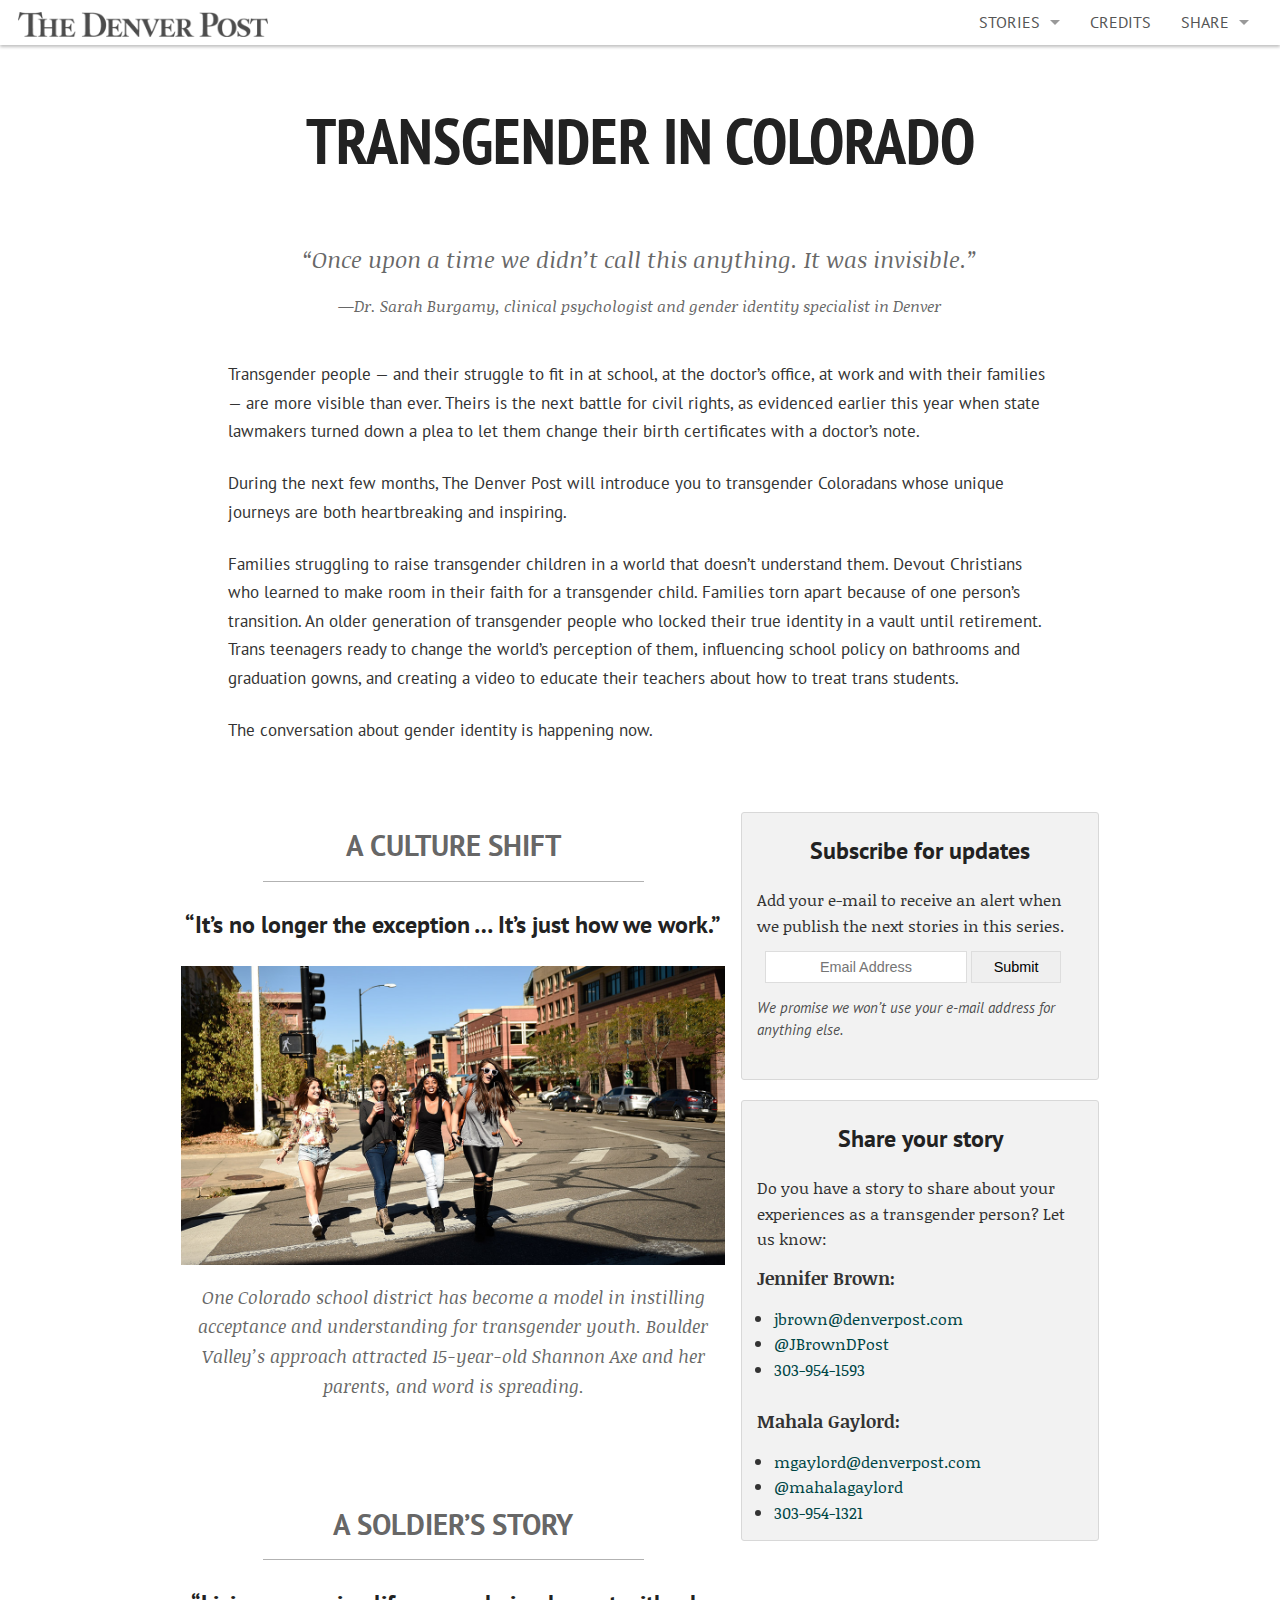
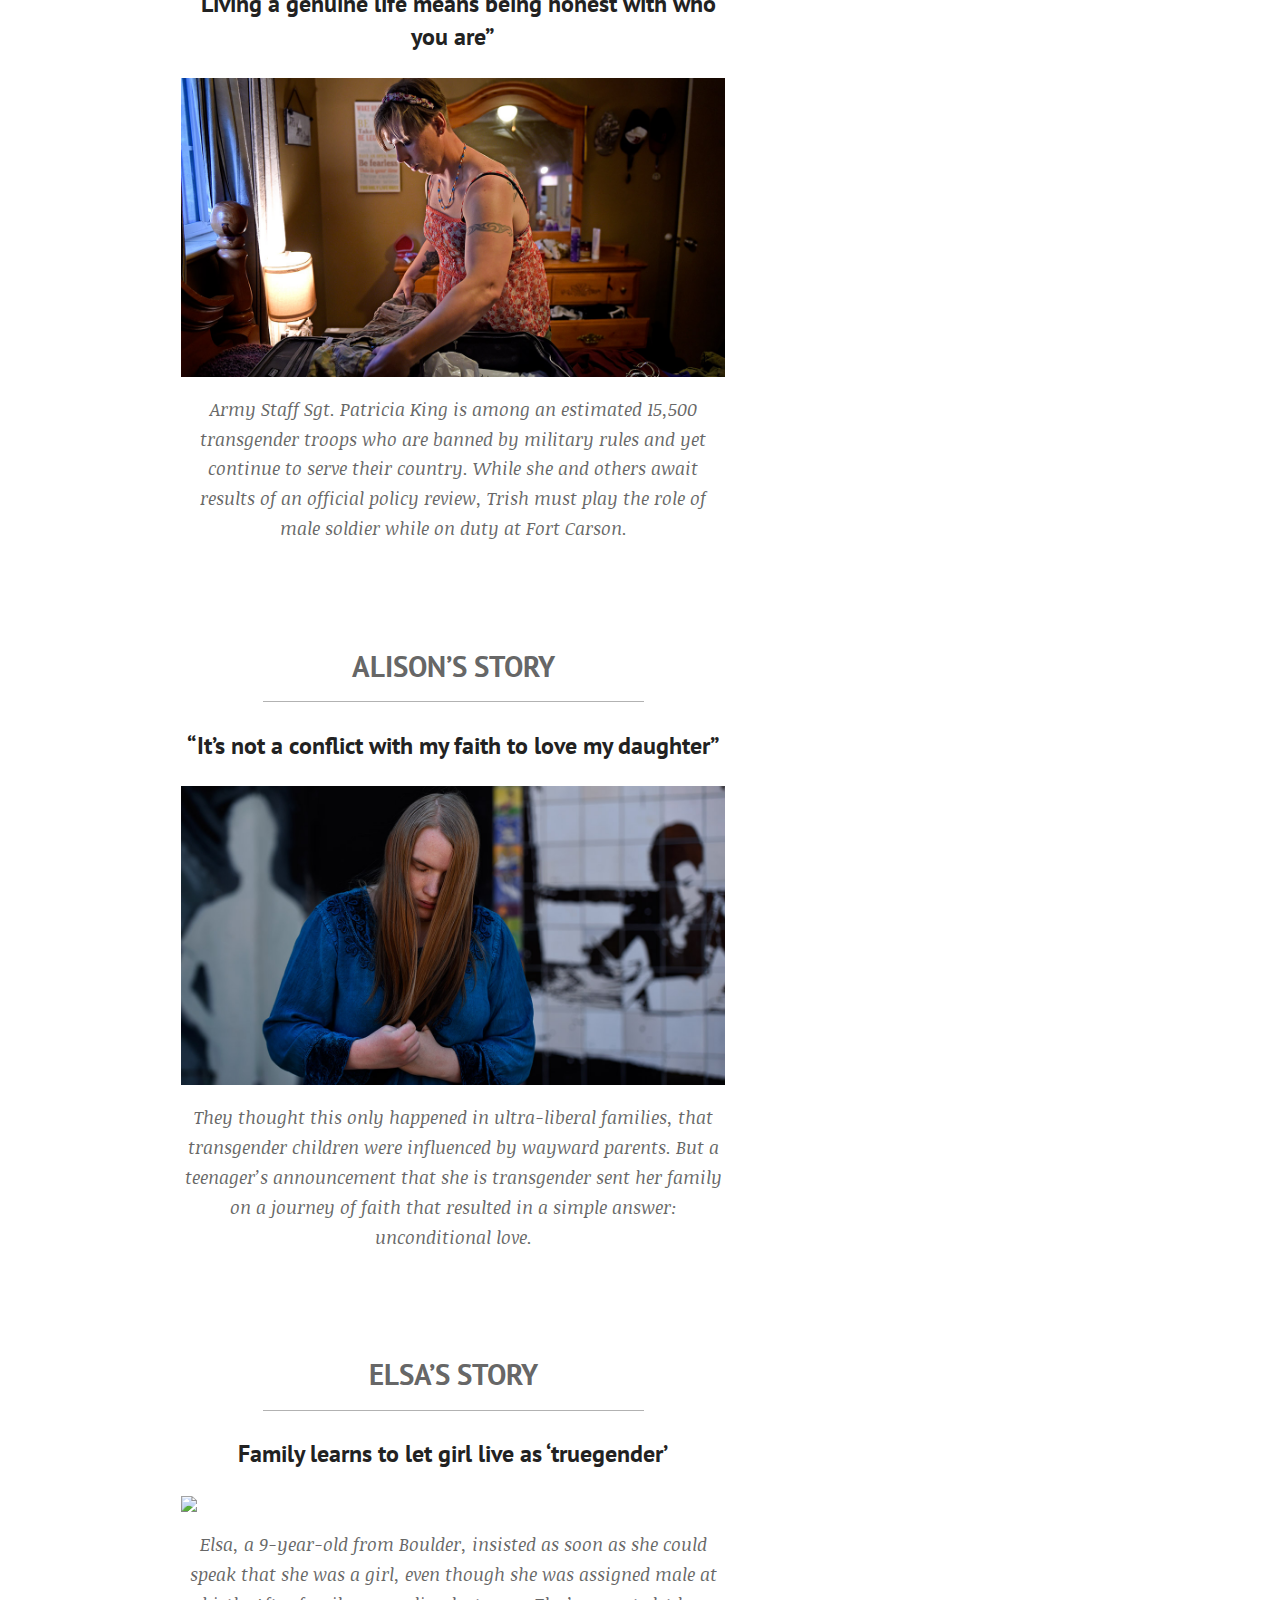
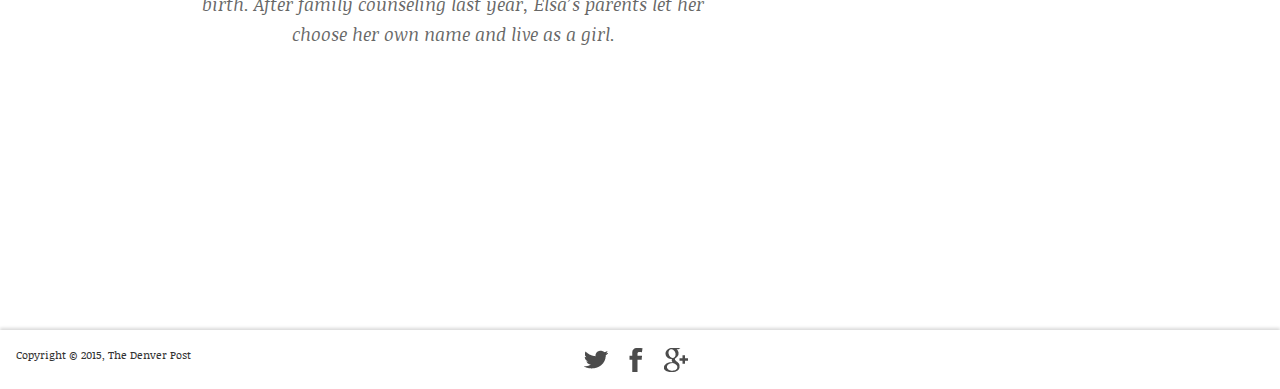
==== commit 98250f50: "Change to culture.html" ====
--- a/index.html
+++ b/index.html
@@ -137,7 +137,7 @@
 						<li class="top-top"><a href="./elsa.html">Elsa&rsquo;s Story</a></li>
 						<li class="top-top"><a href="./alison.html">Alison&rsquo;s Story</a></li>
 						<li class="top-top"><a href="./soldier.html">A Soldier&rsquo;s Story</a></li>
-						<li class="top-top"><a href="./student.html">A Student&rsquo;s Story</a></li>
+						<li class="top-top"><a href="./culture.html">A Culture Shift</a></li>
 					</ul>
 				</li>
 				<li class="divider"></li>
@@ -198,8 +198,8 @@
 	<div class="large-6 large-push-1 medium-6 medium-push-1 small-12 columns">
 		<div class="row">
 			<div class="small-12 columns">
-				<h3 class="subheadsans">A Student&rsquo;s Story</h3>
-				<h4 class="subheadsansdeck"><a href="./student.html">&ldquo;It&rsquo;s no longer the exception &hellip; It&rsquo;s just how we work.&rdquo;</a></h4>
+				<h3 class="subheadsans">A Culture Shift</h3>
+				<h4 class="subheadsansdeck"><a href="./culture.html">&ldquo;It&rsquo;s no longer the exception &hellip; It&rsquo;s just how we work.&rdquo;</a></h4>
 				<img src="./img/transgender-shannon-fb-share.jpg" />
 				<p class="blurbsmall">One Colorado school district has become a model in instilling acceptance and understanding for transgender youth. Boulder Valley&rsquo;s approach attracted 15-year-old Shannon Axe and her parents, and word is spreading.</p>
 			</div>
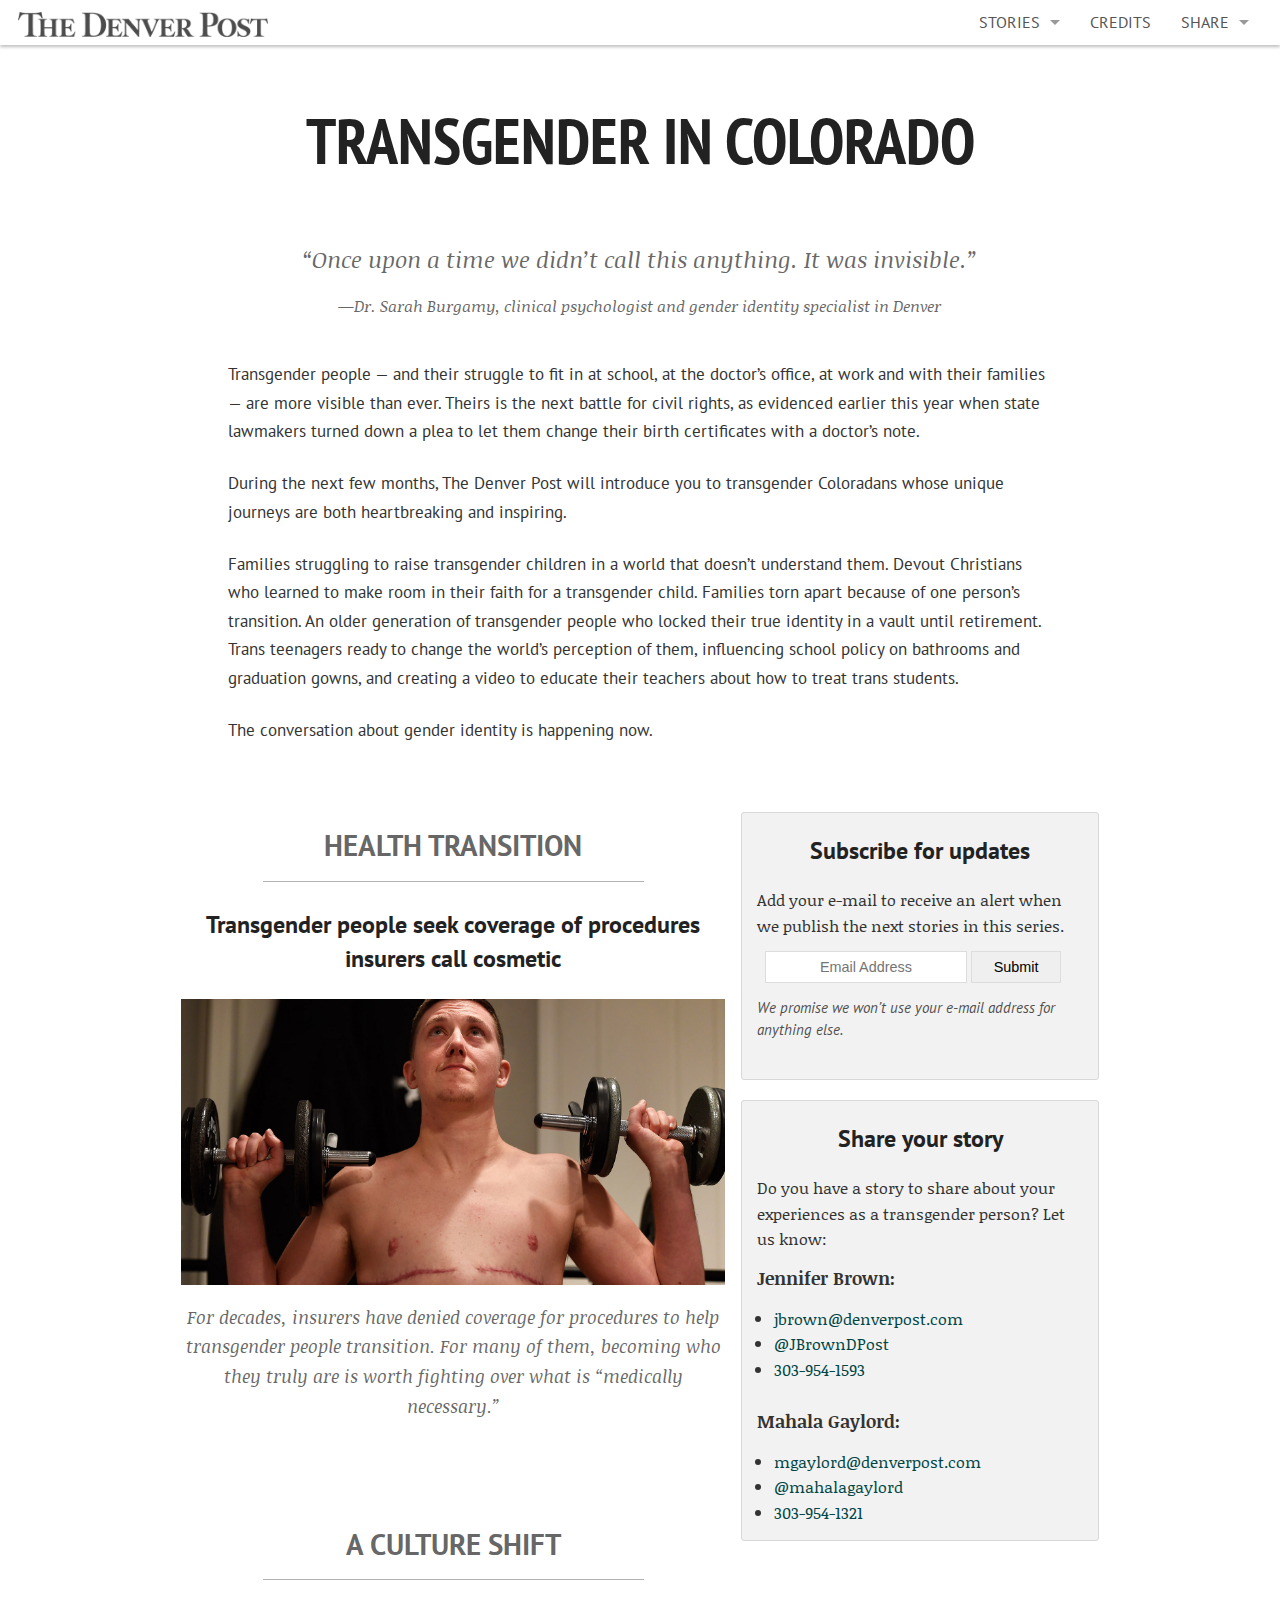
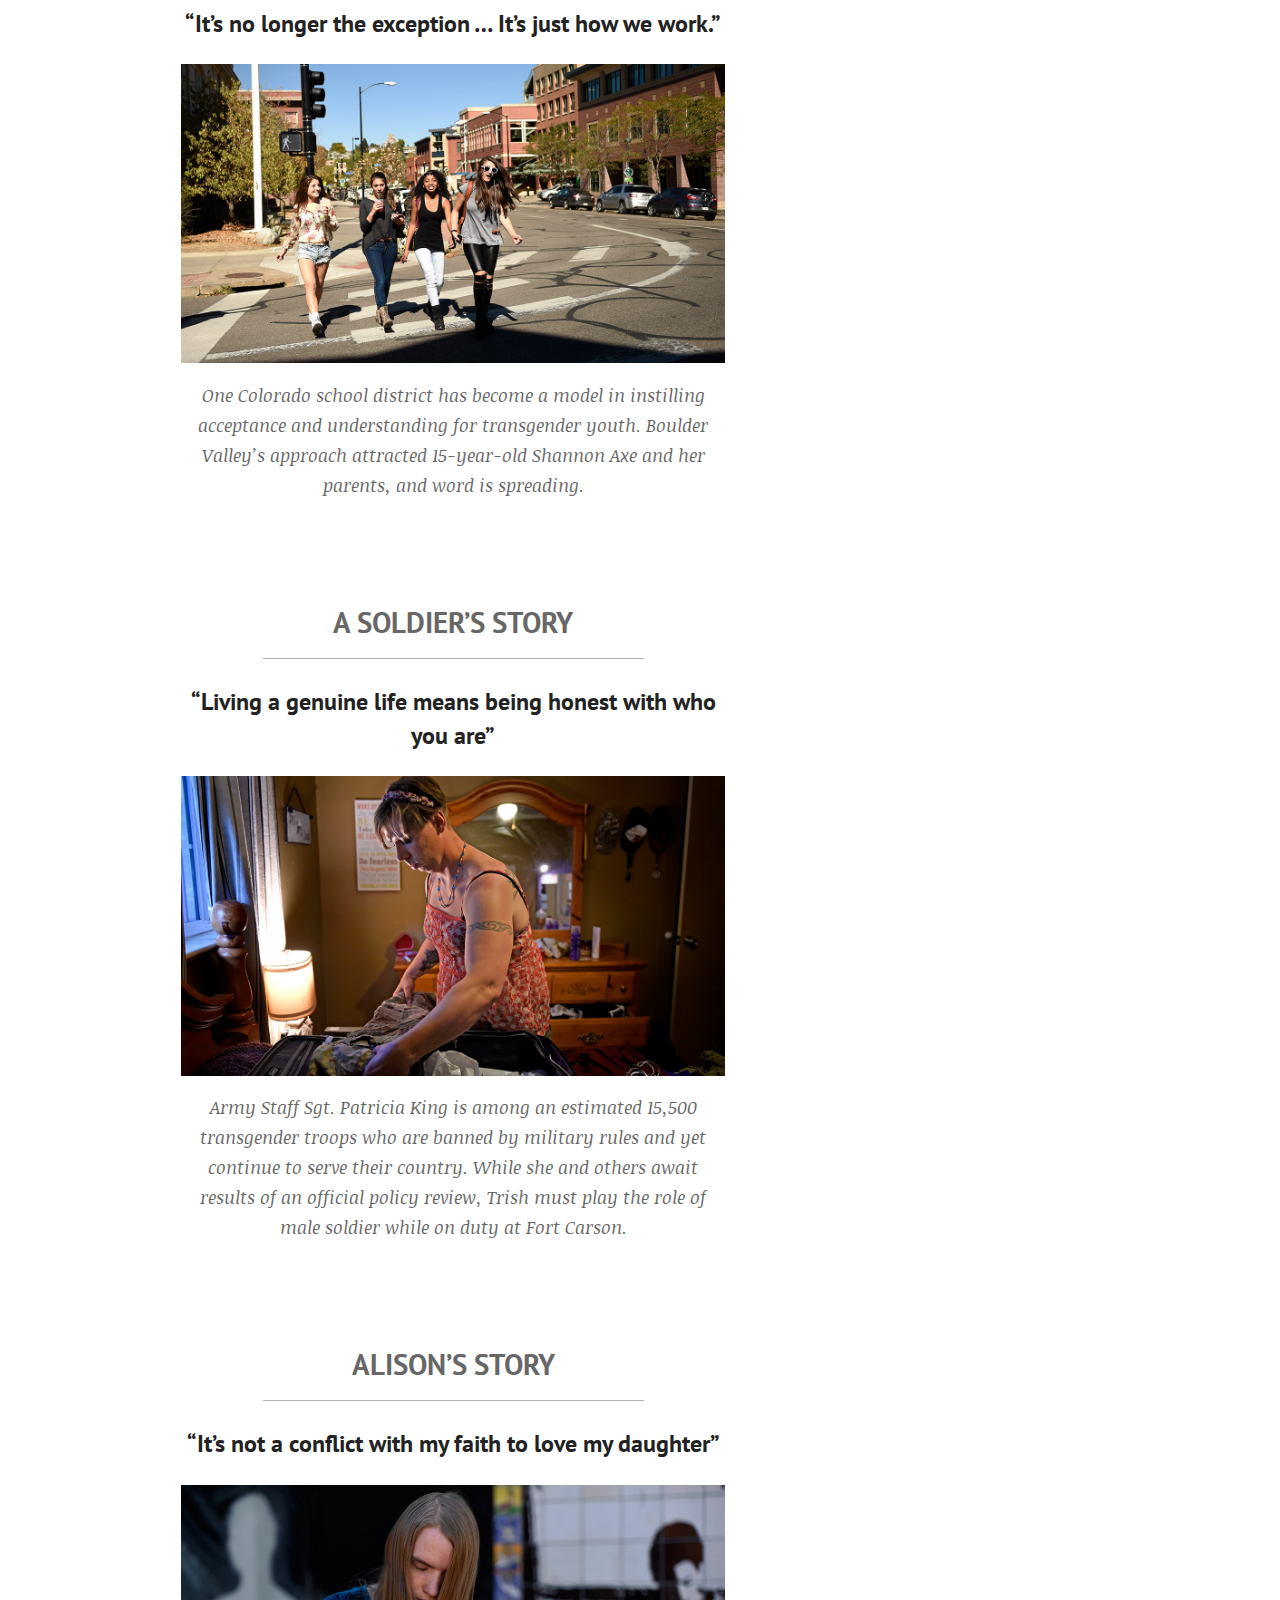
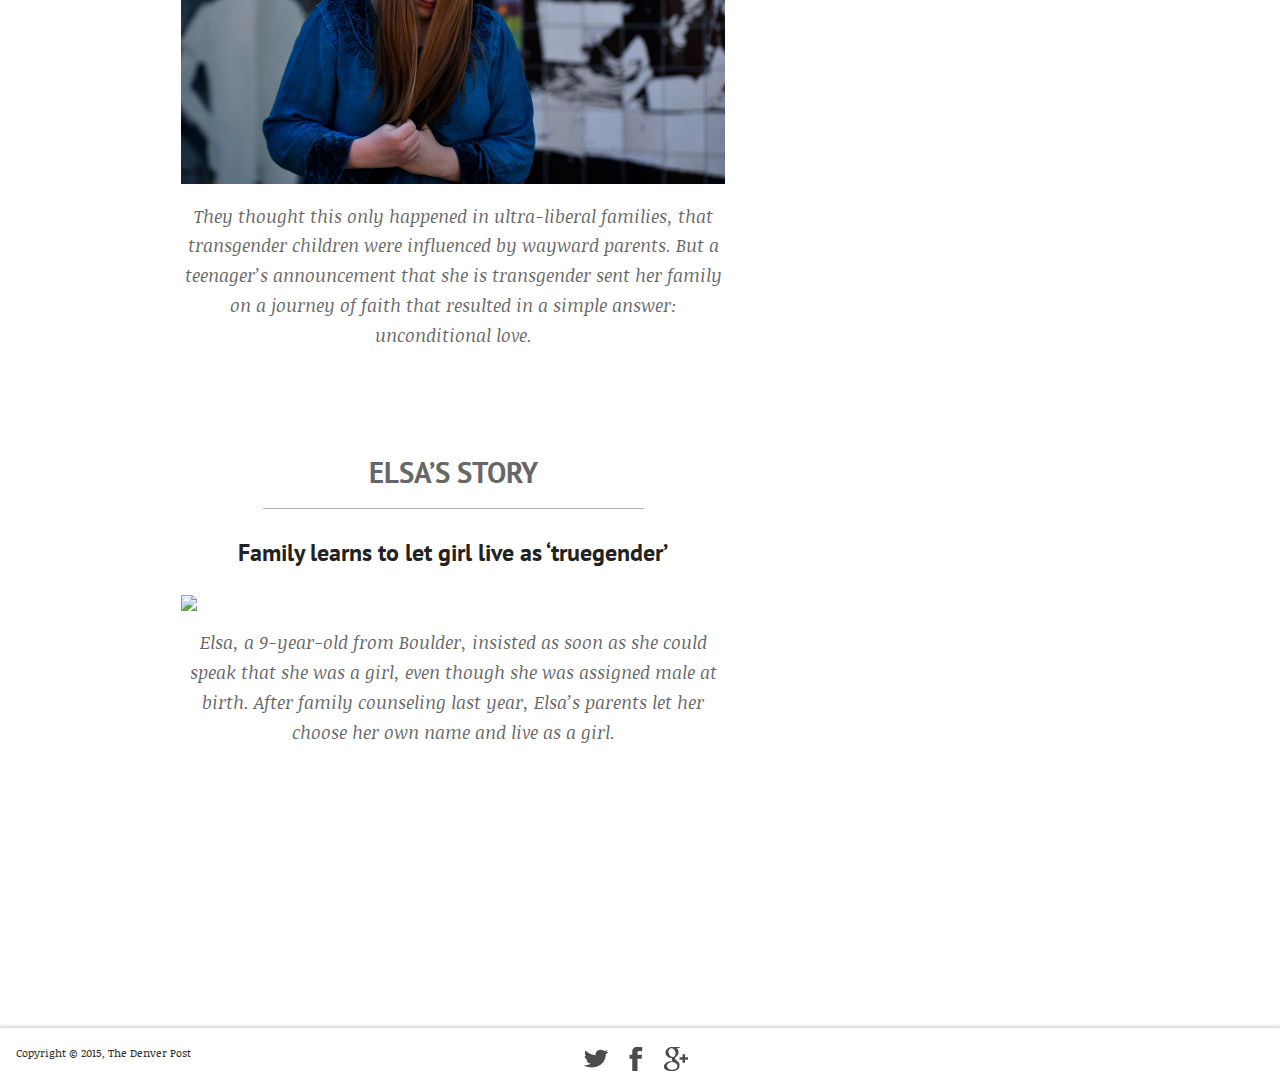
==== commit b0af6715: "Update images; layout mostly final; other files' menus updated; index updated." ====
--- a/index.html
+++ b/index.html
@@ -138,6 +138,7 @@
 						<li class="top-top"><a href="./alison.html">Alison&rsquo;s Story</a></li>
 						<li class="top-top"><a href="./soldier.html">A Soldier&rsquo;s Story</a></li>
 						<li class="top-top"><a href="./culture.html">A Culture Shift</a></li>
+						<li class="top-top"><a href="./health.html">Health Transition</a></li>
 					</ul>
 				</li>
 				<li class="divider"></li>
@@ -196,6 +197,14 @@
 
 <div class="row">
 	<div class="large-6 large-push-1 medium-6 medium-push-1 small-12 columns">
+		<div class="row">
+			<div class="small-12 columns">
+				<h3 class="subheadsans">Health Transition</h3>
+				<h4 class="subheadsansdeck"><a href="./health.html">Transgender people seek coverage of procedures insurers call cosmetic</a></h4>
+				<img src="./img/transgender-health-fb-share.jpg" />
+				<p class="blurbsmall">For decades, insurers have denied coverage for procedures to help transgender people transition. For many of them, becoming who they truly are is worth fighting over what is &ldquo;medically necessary.&rdquo;</p>
+			</div>
+		</div>
 		<div class="row">
 			<div class="small-12 columns">
 				<h3 class="subheadsans">A Culture Shift</h3>
--- a/css/style.css
+++ b/css/style.css
@@ -69,6 +69,9 @@
 }
 #part4intro {
     background-image:url('../img/transgender-shannon-opener.jpg');
+}
+#part5intro {
+    background-image:url('../img/transgender-health-opener.jpg');
 }
 .opener div#title {
     position: absolute;
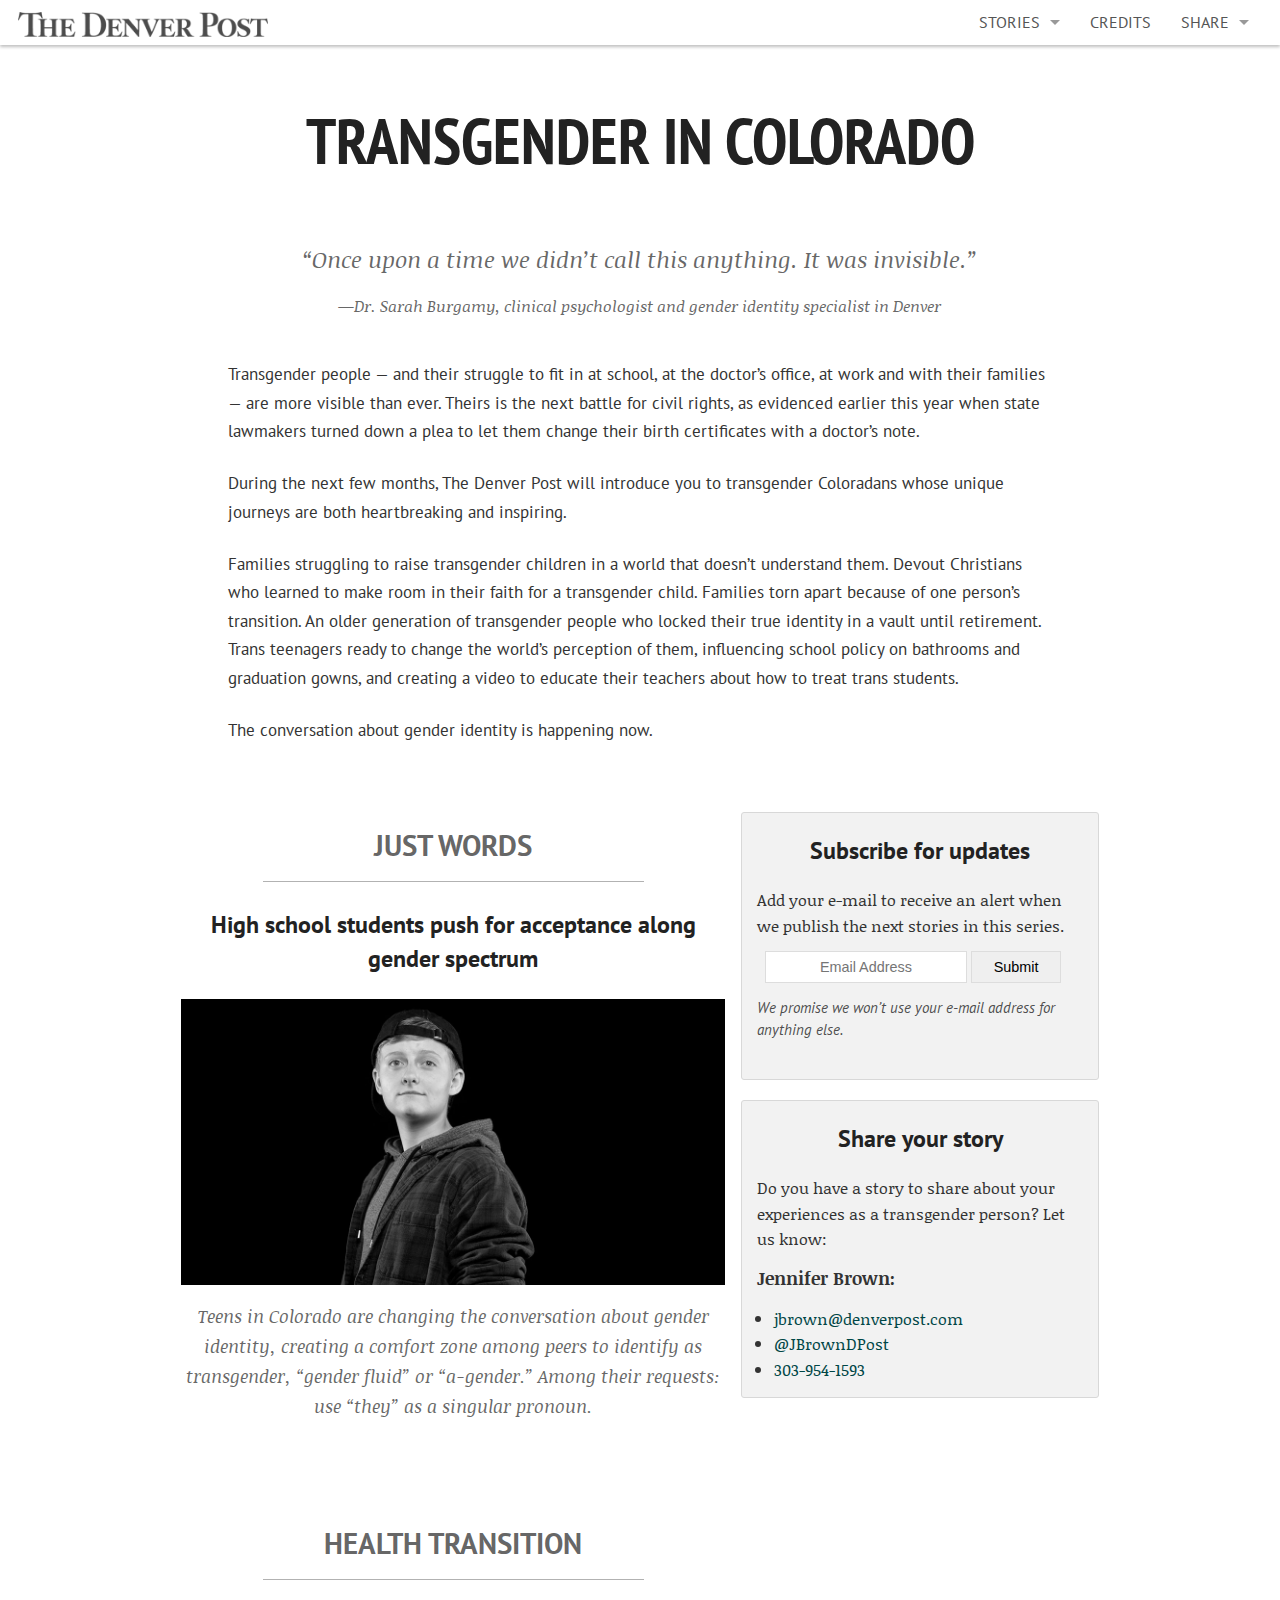
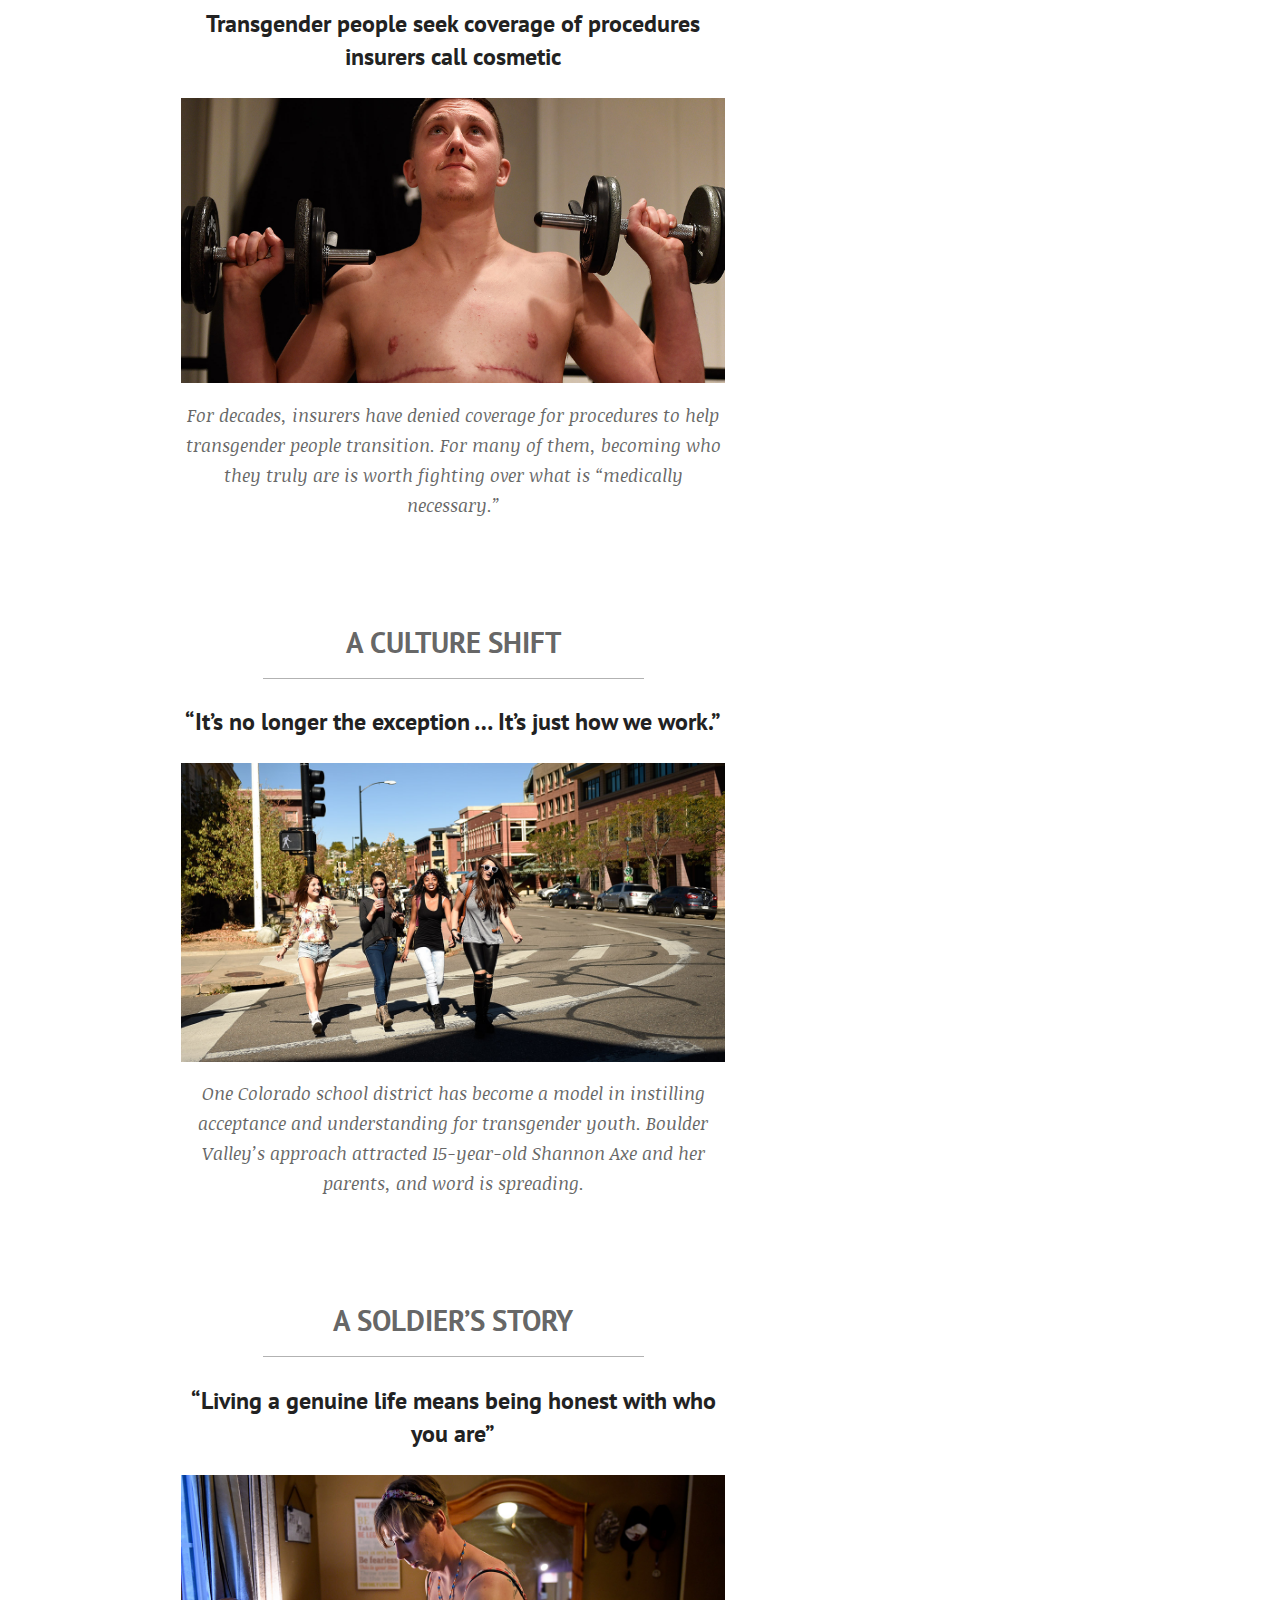
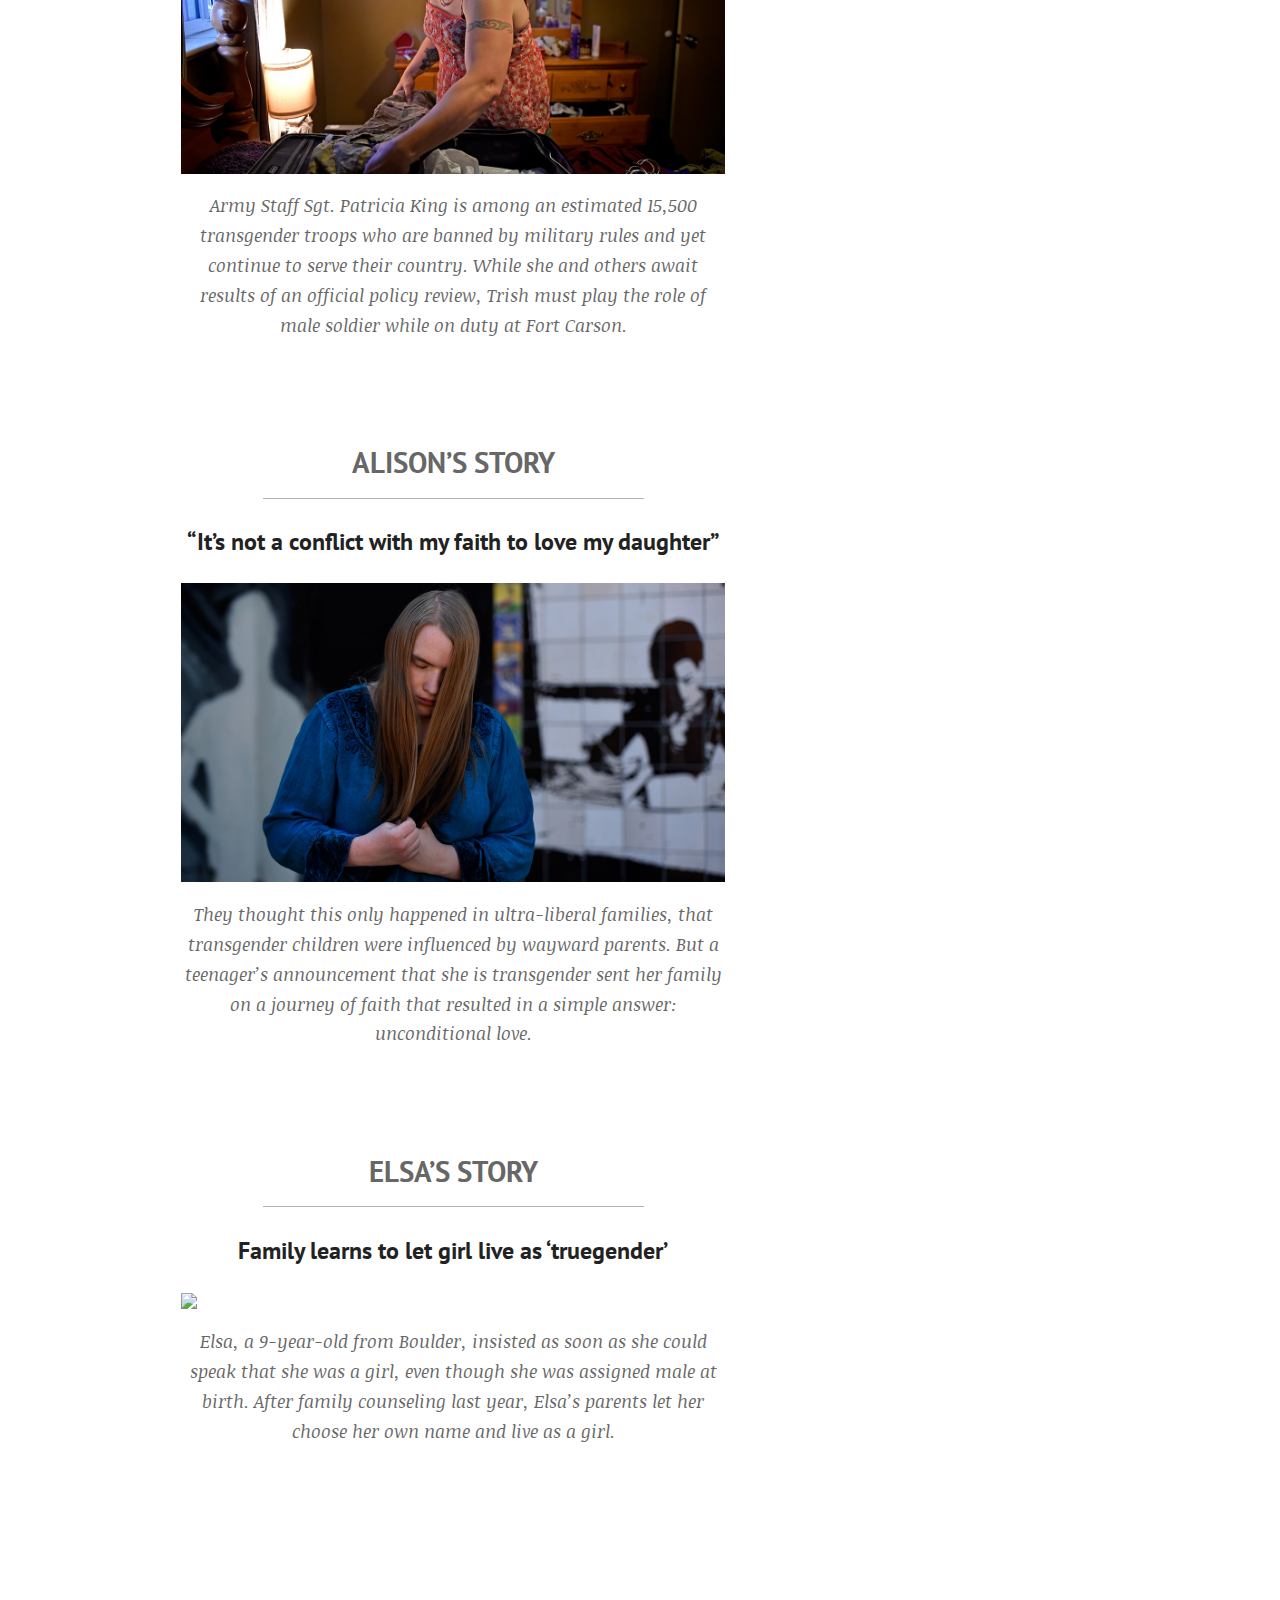
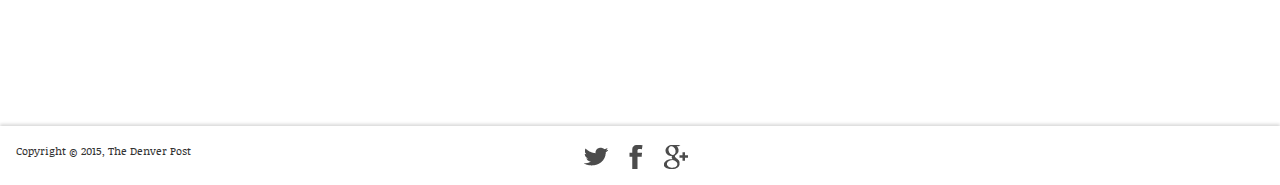
==== commit bf42e395: "Add words to index and navs, remove Mahala in Share box, copy edit." ====
--- a/index.html
+++ b/index.html
@@ -139,6 +139,7 @@
 						<li class="top-top"><a href="./soldier.html">A Soldier&rsquo;s Story</a></li>
 						<li class="top-top"><a href="./culture.html">A Culture Shift</a></li>
 						<li class="top-top"><a href="./health.html">Health Transition</a></li>
+						<li class="top-top"><a href="./words.html">Just Words</a></li>
 					</ul>
 				</li>
 				<li class="divider"></li>
@@ -197,6 +198,14 @@
 
 <div class="row">
 	<div class="large-6 large-push-1 medium-6 medium-push-1 small-12 columns">
+		<div class="row">
+			<div class="small-12 columns">
+				<h3 class="subheadsans">Just Words</h3>
+				<h4 class="subheadsansdeck"><a href="./words.html">High school students push for acceptance along gender spectrum</a></h4>
+				<img src="./img/transgender-words-fb-share.jpg" />
+				<p class="blurbsmall">Teens in Colorado are changing the conversation about gender identity, creating a comfort zone among peers to identify as transgender, &ldquo;gender fluid&rdquo; or &ldquo;a-gender.&rdquo; Among their requests: use &ldquo;they&rdquo; as a singular pronoun.</p>
+			</div>
+		</div>
 		<div class="row">
 			<div class="small-12 columns">
 				<h3 class="subheadsans">Health Transition</h3>
@@ -278,12 +287,6 @@
 		    	<li><a href="mailto:jbrown@denverpost.com?subject=Transgender Stories">jbrown@denverpost.com</a></li>
 		    	<li><a href="http://twitter.com/jbrowndpost">@JBrownDPost</a></li>
 		    	<li><a href="tel:+13039541593">303-954-1593</a></li>
-		    </ul>
-		    <p style="margin-bottom:.5em;font-weight:bold;">Mahala Gaylord:</p>
-		    <ul>
-		    	<li><a href="mailto:mgaylord@denverpost.com?subject=Transgender Stories">mgaylord@denverpost.com</a></li>
-		    	<li><a href="http://twitter.com/mahalagaylord">@mahalagaylord</a></li>
-		    	<li><a href="tel:+13039541321">303-954-1321</a></li>
 		    </ul>
 		</div>
 	</div>
--- a/css/style.css
+++ b/css/style.css
@@ -73,6 +73,9 @@
 #part5intro {
     background-image:url('../img/transgender-health-opener.jpg');
 }
+#part6intro {
+    background-image:url('../img/transgender-words-opener.jpg');
+}
 .opener div#title {
     position: absolute;
     z-index: -1;
@@ -355,9 +358,38 @@
 section.inset.left.chart,
 section.inset.right.chart {
     background:#fff;
-    font-size:.85em;
+    font-size:.8em;
     line-height:1.2;
     padding:0 1.5em 1em;
+}
+section.inset.left.chart h3,
+section.inset.right.chart h3 {
+    font-size:1.75em;
+}
+section.inset.left.chart p,
+section.inset.right.chart p {
+    line-height:1.5;
+    font-size:1.25em;
+    font-family:'Noticia Text', Georgia, Times, 'Times New Roman', serif;
+    color:rgba(0,0,0,0.7);
+}
+section.inset.left.chart p.caption,
+section.inset.right.chart p.caption {
+    padding:0.25em 0 1em;
+    font-size:1.1em;
+    font-style:italic;
+    line-height:1.45;
+    font-family:'Noticia Text', Georgia, Times, 'Times New Roman', serif;
+}
+section.inset.left.chart p.caption span.photog,
+section.inset.right.chart p.caption span.photog {
+    font-size:100%;
+    color:rgba(0,0,0,0.7);
+    letter-spacing: 0;
+    font-style: italic;
+    font-family:'Noticia Text', Georgia, Times, 'Times New Roman', serif!important;
+    text-transform: none;
+    padding:.35em 0 0;
 }
 section.inset.left.chart h3.subheading,
 section.inset.right.chart h3.subheading {
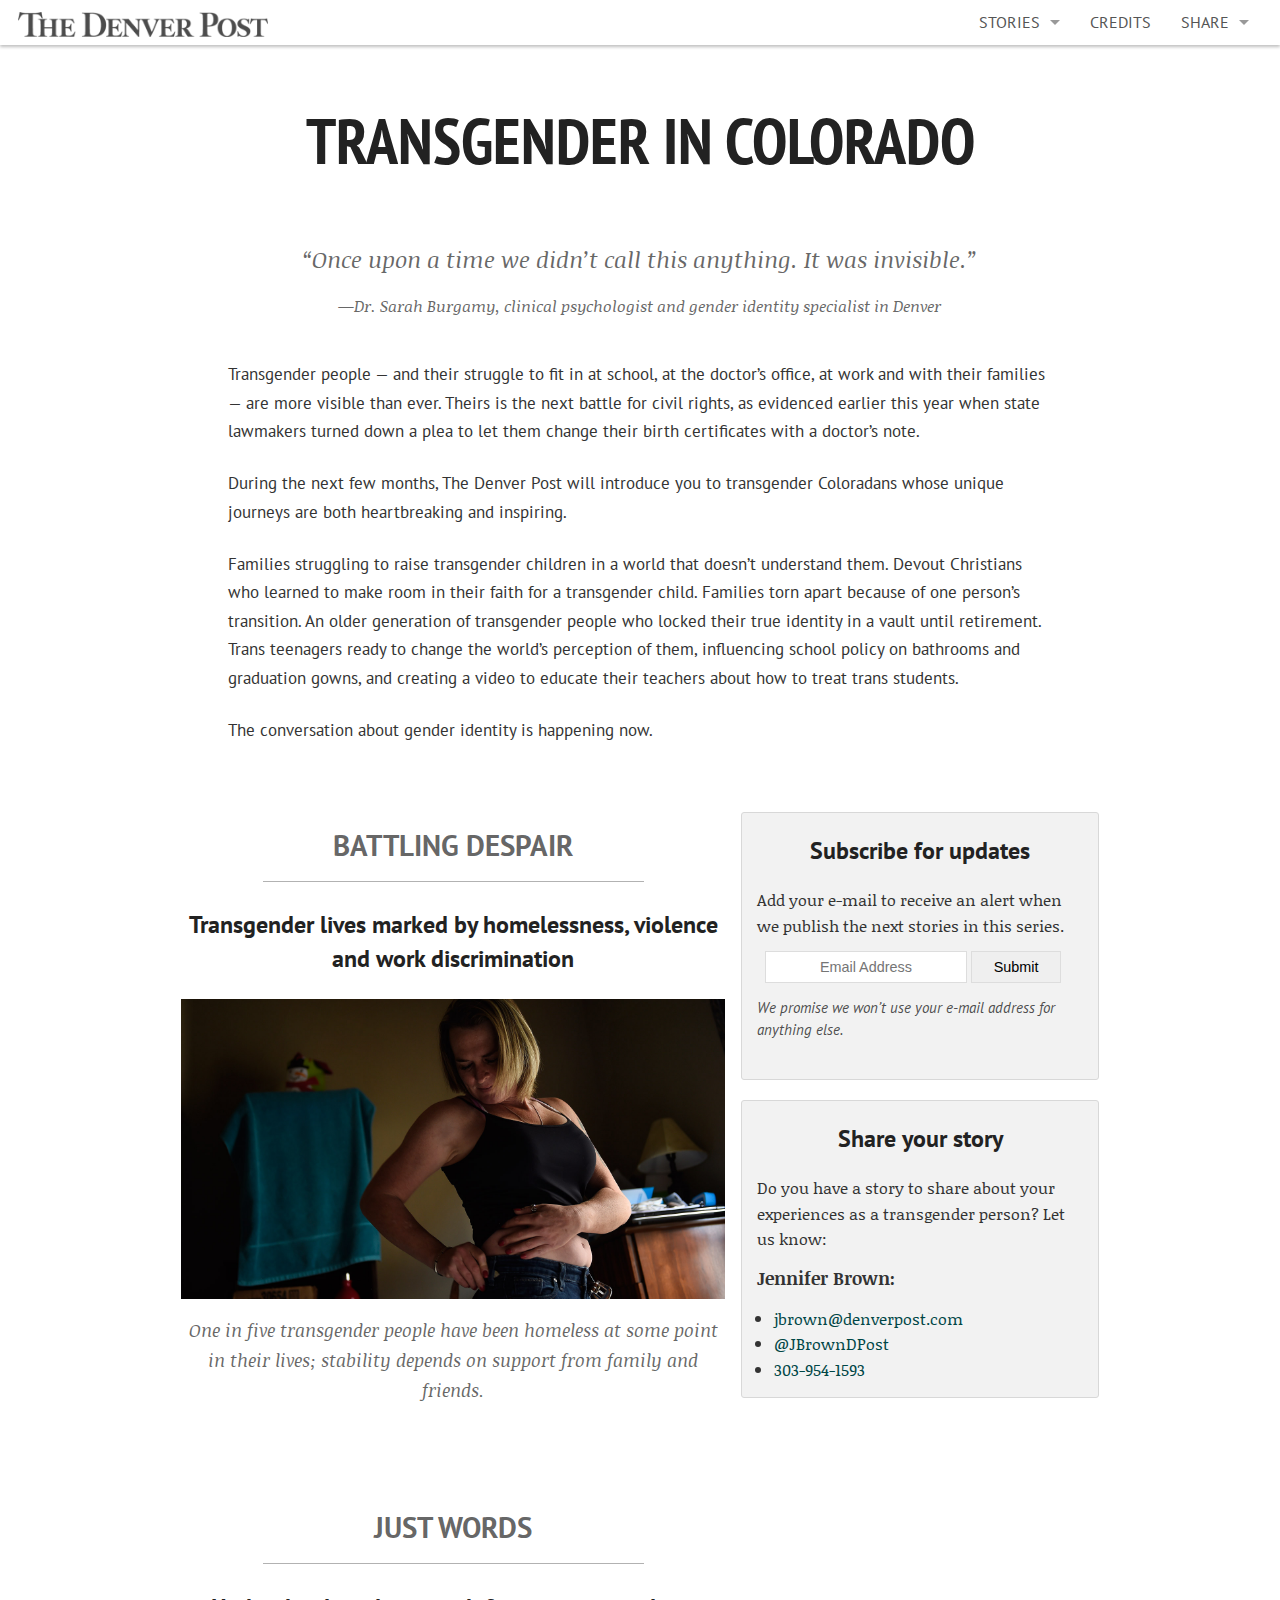
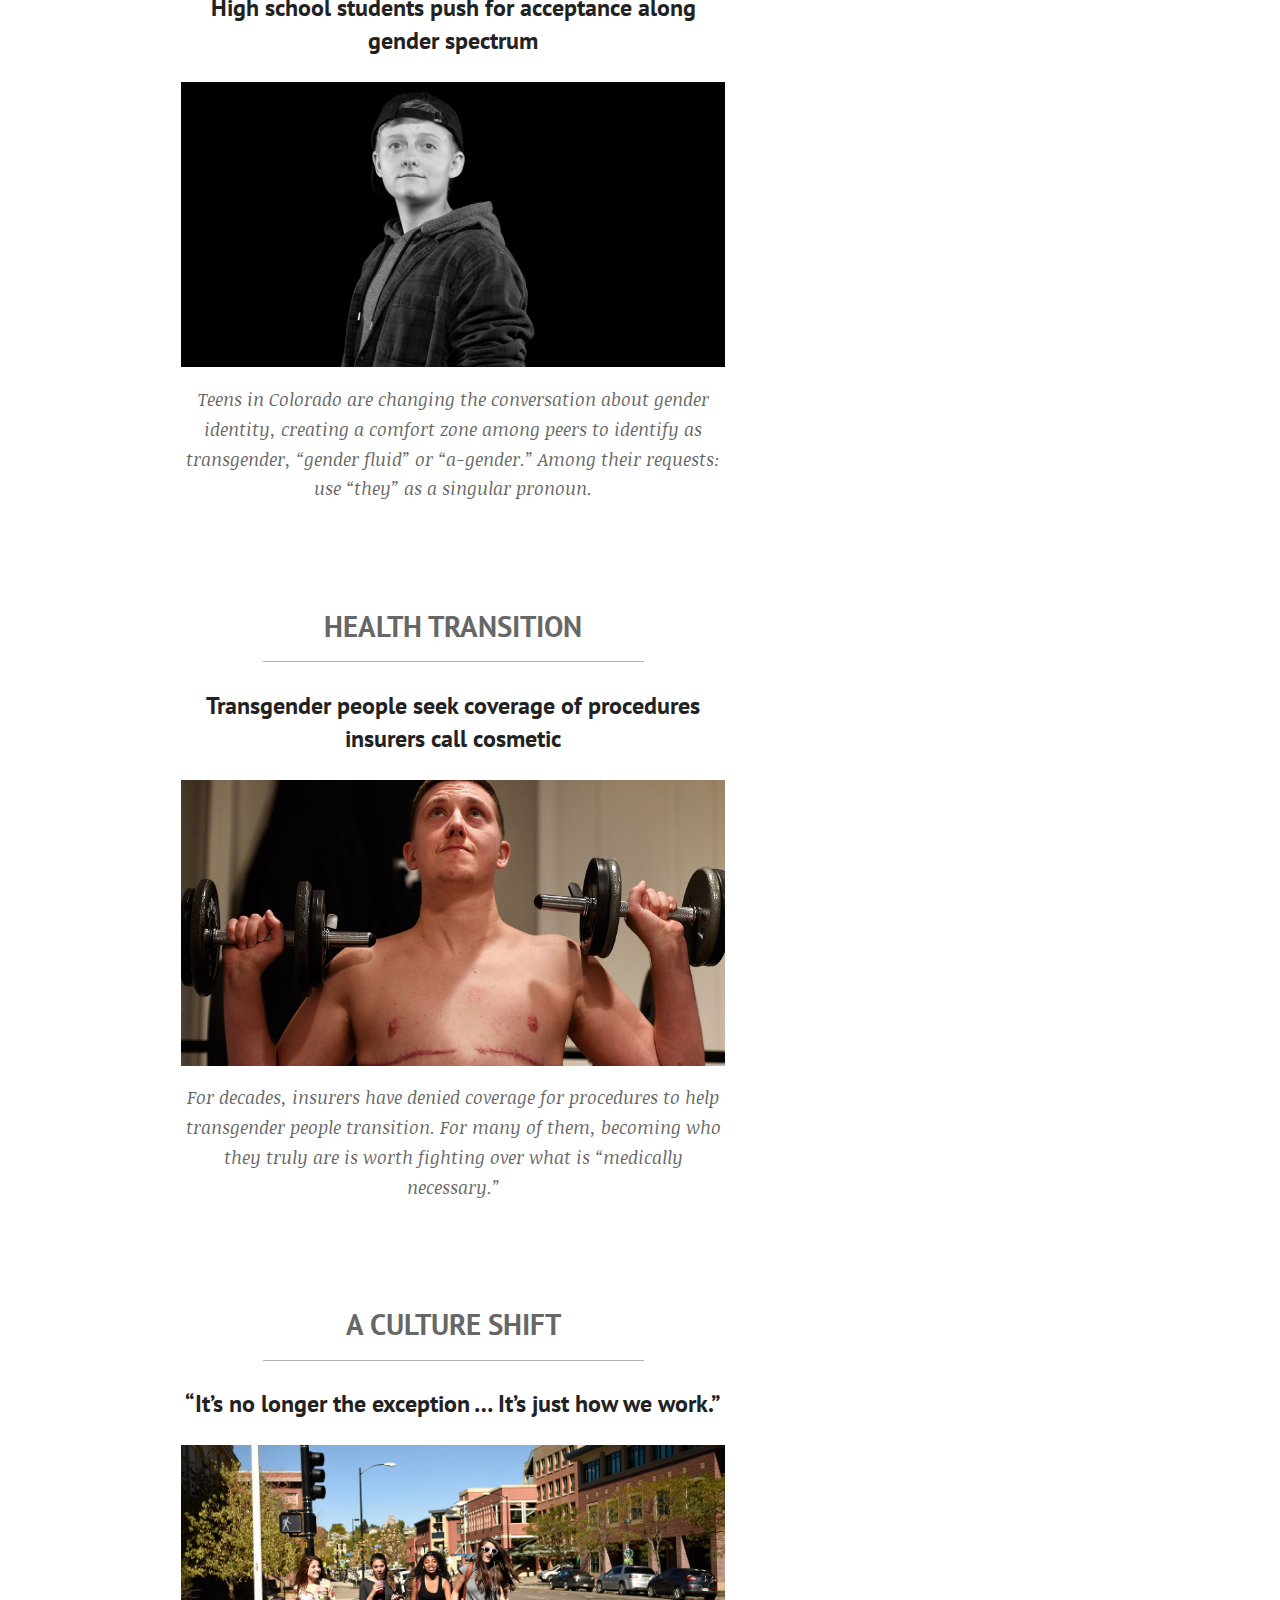
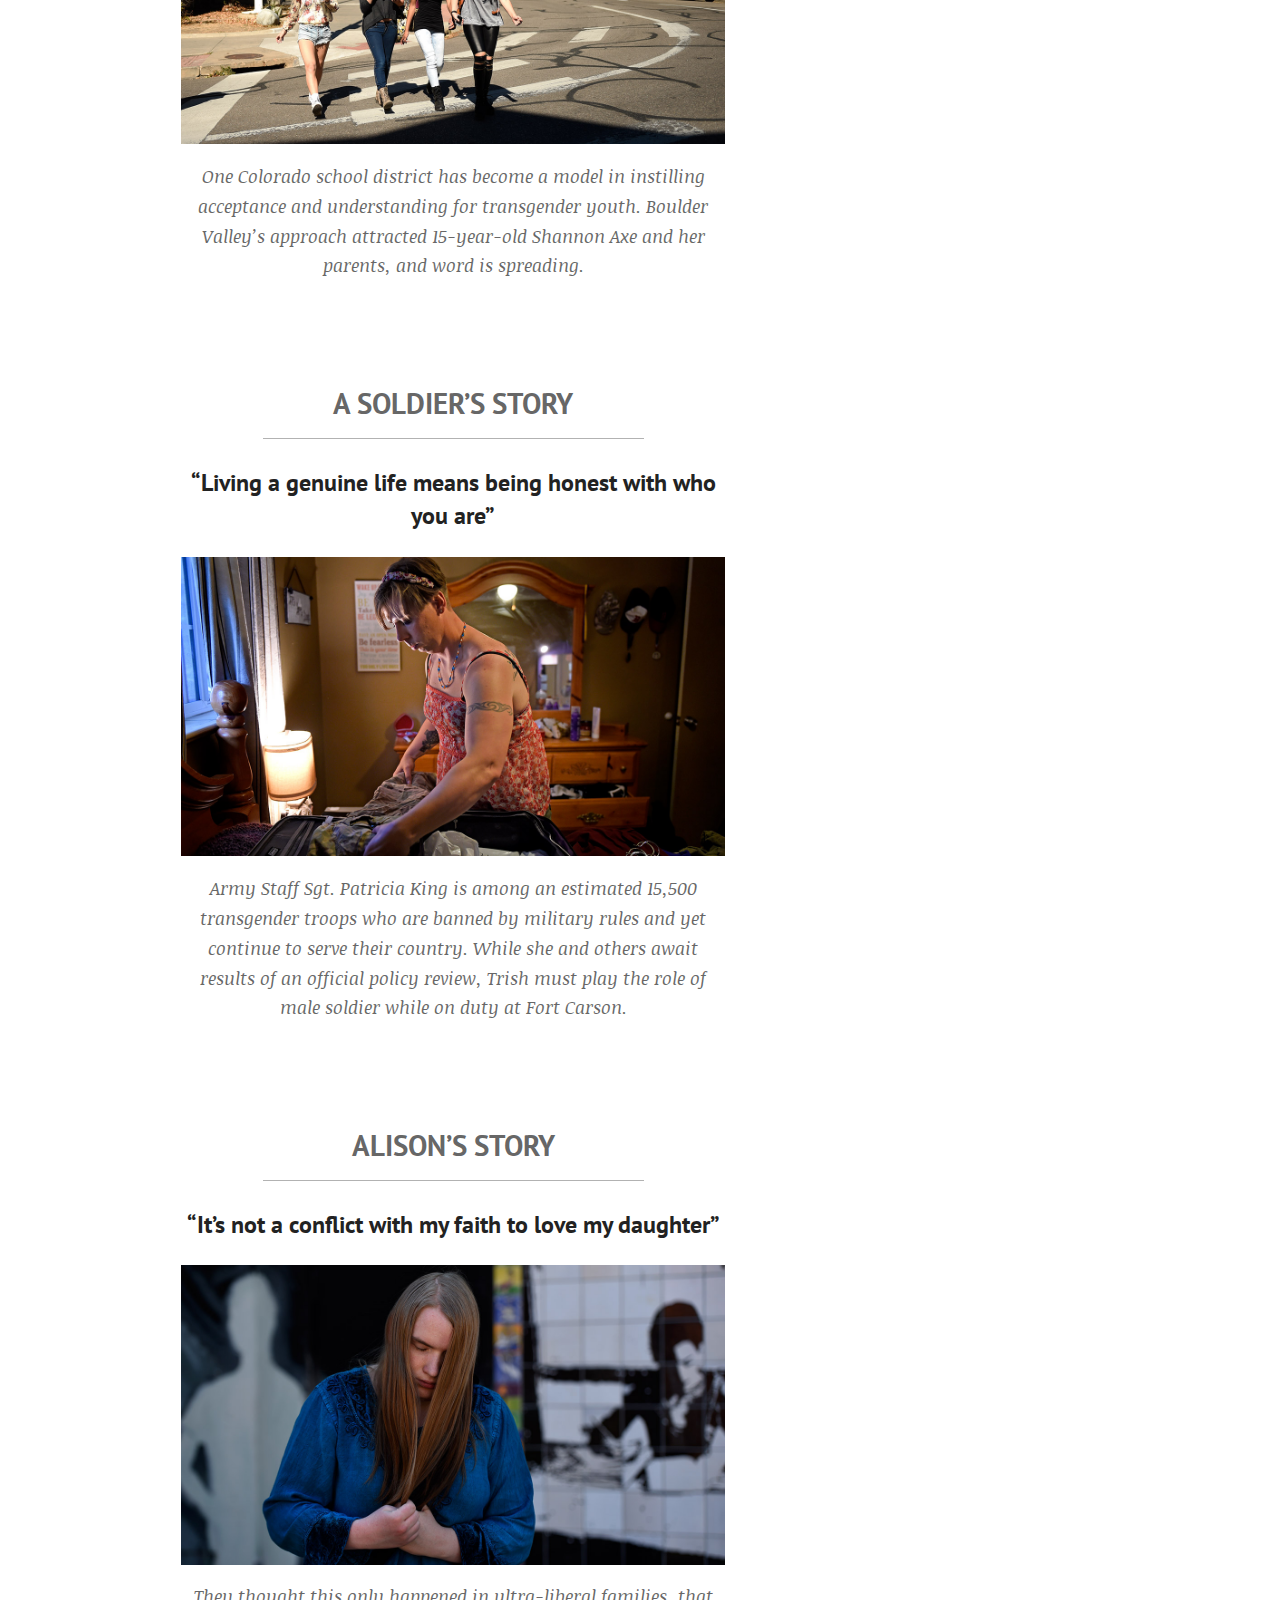
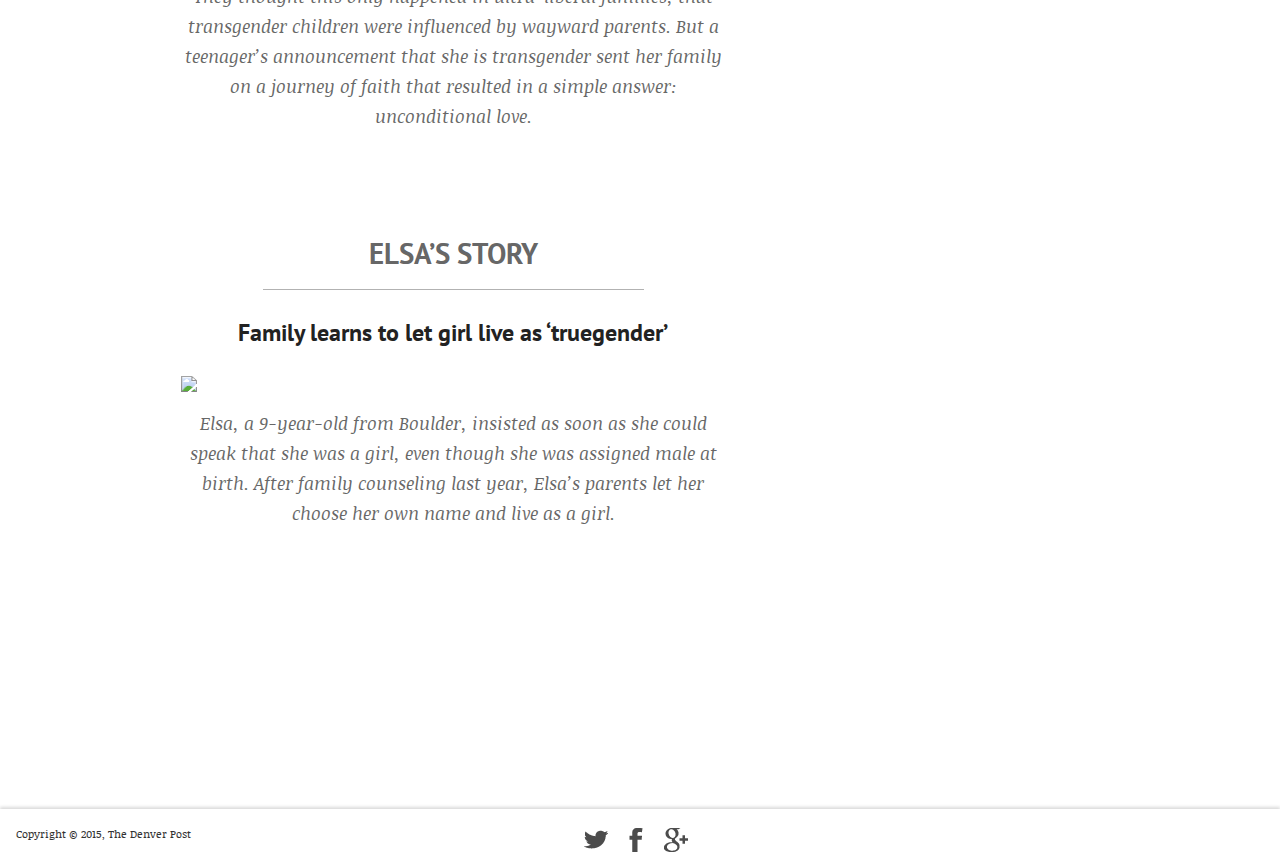
==== commit b5f83d6f: "Add menu items to other files; video cutline and copy edits." ====
--- a/index.html
+++ b/index.html
@@ -140,6 +140,7 @@
 						<li class="top-top"><a href="./culture.html">A Culture Shift</a></li>
 						<li class="top-top"><a href="./health.html">Health Transition</a></li>
 						<li class="top-top"><a href="./words.html">Just Words</a></li>
+						<li class="top-top"><a href="./homeless.html">Battling Despair</a></li>
 					</ul>
 				</li>
 				<li class="divider"></li>
@@ -198,6 +199,14 @@
 
 <div class="row">
 	<div class="large-6 large-push-1 medium-6 medium-push-1 small-12 columns">
+		<div class="row">
+			<div class="small-12 columns">
+				<h3 class="subheadsans">Battling Despair</h3>
+				<h4 class="subheadsansdeck"><a href="./homeless.html">Transgender lives marked by homelessness, violence and work discrimination</a></h4>
+				<img src="./img/transgender-homeless-fb-share.jpg" />
+				<p class="blurbsmall">One in five transgender people have been homeless at some point in their lives; stability depends on support from family and friends.</p>
+			</div>
+		</div>
 		<div class="row">
 			<div class="small-12 columns">
 				<h3 class="subheadsans">Just Words</h3>
@@ -355,7 +364,7 @@
 		</div>
 		<div class="large-5 large-pull-1 medium-5 medium-pull-1 small-12 columns">
 			<p><strong><a href="mailto:jamon@denverpost.com?subject=Transgender Kids in Colorado">Joe Amon</a></strong>, <em>Photojournalist</em></p>
-			<p><strong><a href="mailto:mgaylord@denverpost.com?subject=Transgender Kids in Colorado">Mahala Gaylord</a></strong>, <em>Videojournalist</em></p>
+			<p><strong>Mahala Gaylord</strong>, <em>Videojournalist</em></p>
 			<p><strong><a href="mailto:mlyden@denverpost.com?subject=Transgender Kids in Colorado">Meghan Lyden</a></strong>, <em>Multimedia Editor</em></p>
 			<p><strong><a href="mailto:gbarber@denverpost.com?subject=Transgender Kids in Colorado">Glen Barber</a></strong>, <em>Photo Imager</em></p>
 		</div>
--- a/css/style.css
+++ b/css/style.css
@@ -75,6 +75,9 @@
 }
 #part6intro {
     background-image:url('../img/transgender-words-opener.jpg');
+}
+#part7intro {
+    background-image:url('../img/transgender-homeless-opener.jpg');
 }
 .opener div#title {
     position: absolute;
